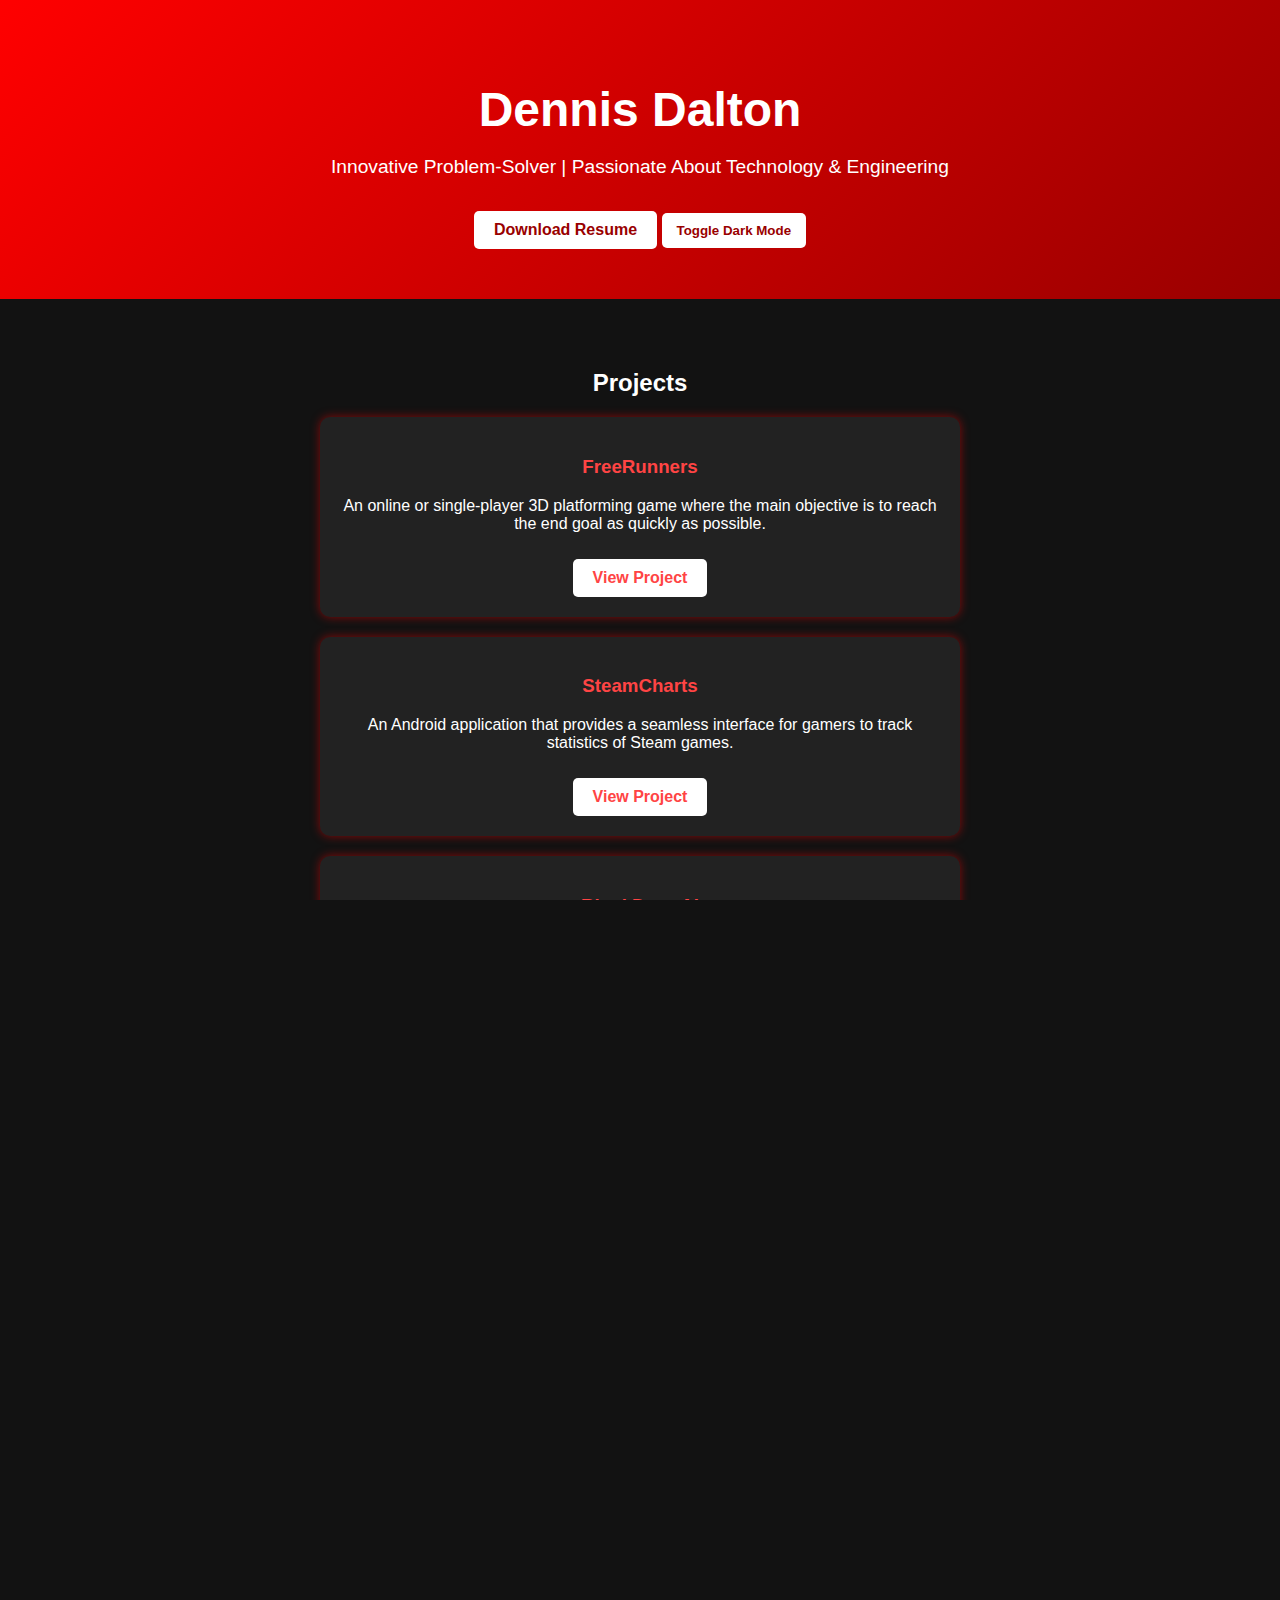
==== index.html @ 6fd617cb "Update index.html" ====
<!DOCTYPE html>
<html lang="en">
<head>
    <meta charset="UTF-8">
    <meta name="viewport" content="width=device-width, initial-scale=1.0">
    <title>My Portfolio</title>
    <link rel="stylesheet" href="styles.css">
    <script>
        document.addEventListener("DOMContentLoaded", function () {
            const projectLinks = document.querySelectorAll(".project a");

            projectLinks.forEach(link => {
                link.addEventListener("click", function (event) {
                    event.preventDefault();
                    let href = this.getAttribute("href");

                    // Add fade-out effect before redirecting
                    document.body.classList.add("fade-out");
                    setTimeout(() => {
                        window.location.href = href;
                    }, 500); // Delay matches CSS animation duration
                });
            });

            // Apply Dark Mode
            applyDarkModePreference();
        });
    </script>
</head>
<body>
    <header>
        <h1>Dennis Dalton</h1>
        <p>Innovative Problem-Solver | Passionate About Technology & Engineering</p>
        <a href="#" class="btn">Download Resume</a>
        <button id="dark-mode-toggle">Toggle Dark Mode</button>
    </header>
    
    <section id="projects" class="fade-in">
        <h2>Projects</h2>

        <div class="project">
            <h3>FreeRunners</h3>
            <p>An online or single-player 3D platforming game where the main objective is to reach the end goal as quickly as possible.</p>
            <a href="projects/freerunners.html" class="btn">View Project</a>
        </div>
        
        <div class="project">
            <h3>SteamCharts</h3>
            <p>An Android application that provides a seamless interface for gamers to track statistics of Steam games.</p>
            <a href="projects/steamcharts.html" class="btn">View Project</a>
        </div>
        
        <div class="project">
            <h3>BlockDrop AI</h3>
            <p>An implementation of a block-dropping puzzle game with an AI agent designed to play autonomously.</p>
            <a href="projects/blockdrop-ai.html" class="btn">View Project</a>
        </div>

        <div class="project">
            <h3>MiniGames</h3>
            <p>A collection of small games developed to enhance programming skills and explore various game development techniques.</p>
            <a href="projects/minigames.html" class="btn">View Project</a>
        </div>
        
    </section>
    
    <section id="contact" class="fade-in">
        <h2>Contact</h2>
        <p>Email: <a href="mailto:DennisDalton671@gmail.com">DennisDalton671@gmail.com</a></p>
        <p>GitHub: <a href="https://github.com/DennisDalton671">github.com/DennisDalton671</a></p>
    </section>

    <script>
    document.addEventListener("DOMContentLoaded", function () {
        const projectLinks = document.querySelectorAll(".project a");
        const darkModeToggle = document.getElementById("dark-mode-toggle");

        // Ensure Dark Mode Preference is Applied
        function applyDarkModePreference() {
            const isDarkMode = localStorage.getItem("darkMode") === "enabled";
            if (isDarkMode) {
                document.body.classList.add("light-mode");
            }
        }

        applyDarkModePreference(); // Call this function immediately on load

        // Dark Mode Toggle Button
        darkModeToggle.addEventListener("click", function () {
            document.body.classList.toggle("light-mode");
            const isLightMode = document.body.classList.contains("light-mode");
            localStorage.setItem("darkMode", isLightMode ? "enabled" : "disabled");
        });

        // Project Page Fade-Out Transition
        projectLinks.forEach(link => {
            link.addEventListener("click", function (event) {
                event.preventDefault();
                let href = this.getAttribute("href");

                // Add fade-out effect before redirecting
                document.body.classList.add("fade-out");
                setTimeout(() => {
                    window.location.href = href;
                }, 500); // Delay matches CSS animation duration
            });
        });

        // Fade-in Effect
        const sections = document.querySelectorAll('.fade-in');
        const observer = new IntersectionObserver(entries => {
            entries.forEach(entry => {
                if (entry.isIntersecting) {
                    entry.target.classList.add('visible');
                }
            });
        });
        sections.forEach(section => observer.observe(section));
    });
</script>
</body>
</html>
---- styles.css ----
/* General Styles */
body {
    font-family: Arial, sans-serif;
    margin: 0;
    padding: 0;
    background-color: #121212;
    color: white;
    text-align: center;
    transition: background 0.3s, color 0.3s;
}

/* Light Mode Styling */
.light-mode {
    background-color: white;
    color: black;
}

.light-mode .project {
    background-color: #e0e0e0; /* Slightly darker gray for better contrast */
    color: black;
    box-shadow: 0px 0px 10px rgba(0, 0, 0, 0.2);
}

.light-mode header {
    background: linear-gradient(135deg, #ff6666, #cc0000);
    color: white;
}

/* Header Section */
header {
    padding: 50px 20px;
    background: linear-gradient(135deg, #ff0000, #990000);
    color: white;
}

header h1 {
    font-size: 3rem;
    margin-bottom: 10px;
}

header p {
    font-size: 1.2rem;
    margin-bottom: 20px;
}

.btn {
    display: inline-block;
    padding: 10px 20px;
    background-color: white;
    color: #990000;
    text-decoration: none;
    font-weight: bold;
    border-radius: 5px;
    transition: background 0.3s;
}

.btn:hover {
    background-color: #ffcccc;
}

/* Dark Mode Toggle Button */
#dark-mode-toggle {
    margin-top: 15px;
    padding: 10px 15px;
    border: none;
    border-radius: 5px;
    background-color: white;
    color: #990000;
    font-weight: bold;
    cursor: pointer;
    transition: background 0.3s, color 0.3s;
}

#dark-mode-toggle:hover {
    background-color: #ffcccc;
}

.light-mode #dark-mode-toggle {
    background-color: #990000;
    color: white;
}

.light-mode #dark-mode-toggle:hover {
    background-color: #ff4444;
}

/* Project Section */
#projects {
    padding: 50px 20px;
}

.project {
    background-color: #222;
    margin: 20px auto;
    padding: 20px;
    max-width: 600px;
    border-radius: 10px;
    box-shadow: 0px 0px 10px rgba(255, 0, 0, 0.5);
    transition: transform 0.3s;
}

.project:hover {
    transform: scale(1.05);
}

.project h3 {
    color: #ff4444;
}

.project a {
    color: #ff4444;
    text-decoration: none;
    font-weight: bold;
    display: inline-block;
    margin-top: 10px;
}

.project a:hover {
    text-decoration: underline;
}

/* Contact Section */
#contact {
    padding: 50px 20px;
    background-color: #1a1a1a;
}

#contact a {
    color: #ff4444;
    text-decoration: none;
    font-weight: bold;
}

#contact a:hover {
    text-decoration: underline;
}

/* Fade-in Effect */
.fade-in {
    opacity: 0;
    transform: translateY(20px);
    transition: all 0.6s ease-in-out;
}

.fade-in.visible {
    opacity: 1;
    transform: translateY(0);
}

/* Video Container */
.video-container {
    display: flex;
    justify-content: center;
    align-items: center;
    width: 100%;
    padding: 20px;
    overflow: hidden;
}

/* Video Styling (Portrait Format) */
.video-container video {
    height: 75vh; /* Prevents it from being too large on PC */
    max-height: 720px; /* Ensures proper size for 720p portrait */
    width: auto; /* Maintain aspect ratio */
    max-width: 400px; /* Ensures it stays centered */
    border-radius: 10px;
    box-shadow: 0px 4px 10px rgba(255, 0, 0, 0.3);
    object-fit: contain;
}

/* Video Styling for Landscape (16:9) */
.video-container.landscape video {
    width: 80vw;  /* Takes 80% of the viewport width */
    max-width: 1280px; /* Maximum width for large screens */
    height: auto; /* Keeps aspect ratio */
    aspect-ratio: 16 / 9; /* Ensures 16:9 scaling */
    border-radius: 10px;
    box-shadow: 0px 4px 10px rgba(255, 0, 0, 0.3);
    object-fit: contain;
}

/* Fix Bullet Point Alignment */
ul {
    list-style-position: inside; /* Moves bullet points inside the text */
    text-align: center; /* Centers the list */
    padding-left: 0; /* Removes unnecessary padding */
}

ul li {
    margin-bottom: 10px; /* Adds spacing between bullet points */
    font-size: 1.1rem; /* Slightly larger text for readability */
}

/* Fix Double Scrolling Issue */
html, body {
    overflow-x: hidden; /* Prevent horizontal scrolling */
    overflow-y: auto; /* Only allow vertical scrolling */
    width: 100%;
    height: 100%;
    margin: 0;
    padding: 0;
}

/* Ensure body does not exceed viewport */
body {
    display: flex;
    flex-direction: column;
    min-height: 100vh; /* Ensures full height without forcing extra scrolling */
}

/* Prevent extra space causing double scrolling */
#projects, #contact {
    flex-grow: 1; /* Ensures content doesn't overflow unexpectedly */
}
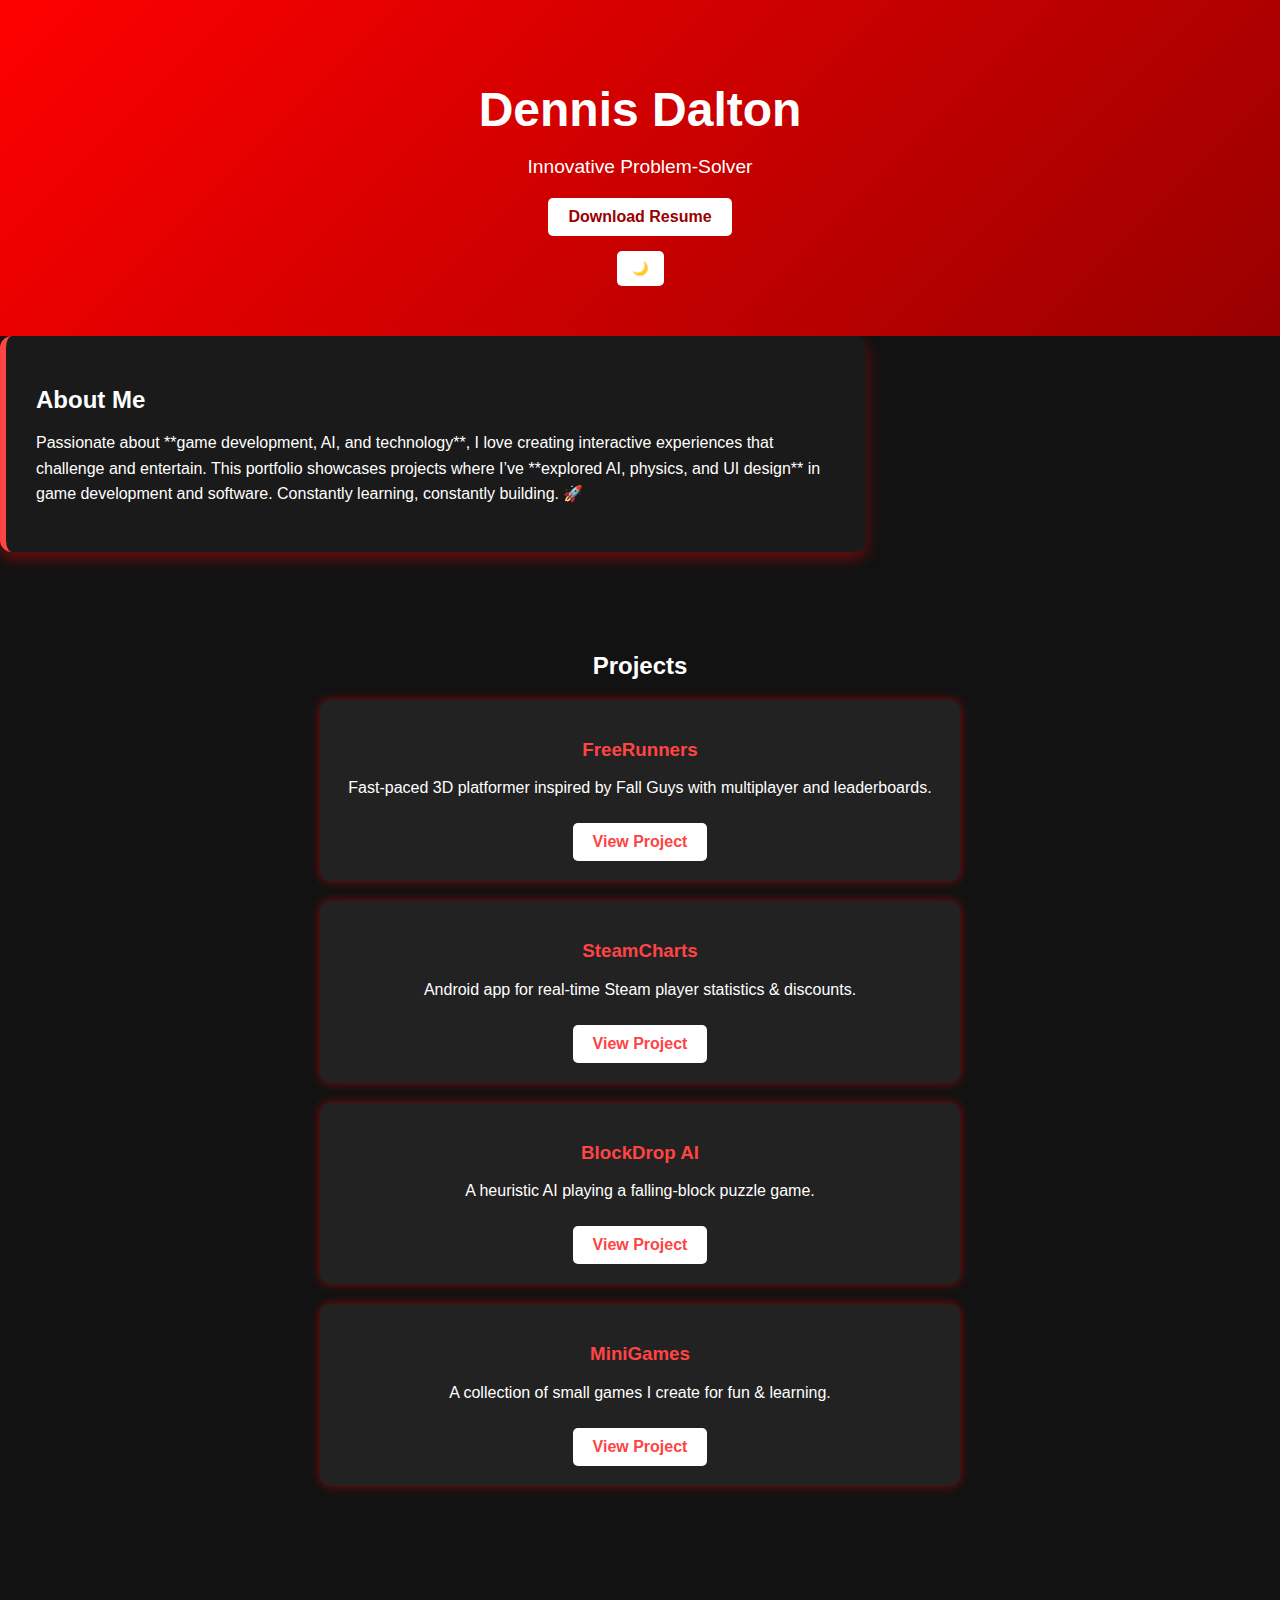
==== commit 12dff873: "Update index.html" ====
--- a/index.html
+++ b/index.html
@@ -3,7 +3,7 @@
 <head>
     <meta charset="UTF-8">
     <meta name="viewport" content="width=device-width, initial-scale=1.0">
-    <title>My Portfolio</title>
+    <title>Dennis Dalton | Portfolio</title>
     <link rel="stylesheet" href="styles.css">
     <script>
         document.addEventListener("DOMContentLoaded", function () {
@@ -28,46 +28,60 @@
     </script>
 </head>
 <body>
-    <header>
-        <h1>Dennis Dalton</h1>
-        <p>Innovative Problem-Solver | Passionate About Technology & Engineering</p>
-        <a href="#" class="btn">Download Resume</a>
-        <button id="dark-mode-toggle">Toggle Dark Mode</button>
+    <!-- Hero Section -->
+    <header class="hero">
+        <div class="hero-content">
+            <h1>Dennis Dalton</h1>
+            <p id="tagline"></p> <!-- Animated Typing Effect -->
+            <a href="#" class="btn">Download Resume</a>
+        </div>
+        <button id="dark-mode-toggle" class="dark-mode-btn">🌙</button>
     </header>
-    
+
+    <!-- About Me Section -->
+    <section id="about" class="fade-in">
+        <div class="section-card">
+            <h2>About Me</h2>
+            <p>
+                Passionate about **game development, AI, and technology**, I love creating interactive experiences that challenge and entertain.  
+                This portfolio showcases projects where I’ve **explored AI, physics, and UI design** in game development and software.  
+                Constantly learning, constantly building. 🚀
+            </p>
+        </div>
+    </section>
+
+    <!-- Projects Section -->
     <section id="projects" class="fade-in">
         <h2>Projects</h2>
-
         <div class="project">
             <h3>FreeRunners</h3>
-            <p>An online or single-player 3D platforming game where the main objective is to reach the end goal as quickly as possible.</p>
+            <p>Fast-paced 3D platformer inspired by Fall Guys with multiplayer and leaderboards.</p>
             <a href="projects/freerunners.html" class="btn">View Project</a>
         </div>
-        
         <div class="project">
             <h3>SteamCharts</h3>
-            <p>An Android application that provides a seamless interface for gamers to track statistics of Steam games.</p>
+            <p>Android app for real-time Steam player statistics & discounts.</p>
             <a href="projects/steamcharts.html" class="btn">View Project</a>
         </div>
-        
         <div class="project">
             <h3>BlockDrop AI</h3>
-            <p>An implementation of a block-dropping puzzle game with an AI agent designed to play autonomously.</p>
+            <p>A heuristic AI playing a falling-block puzzle game.</p>
             <a href="projects/blockdrop-ai.html" class="btn">View Project</a>
         </div>
-
         <div class="project">
             <h3>MiniGames</h3>
-            <p>A collection of small games developed to enhance programming skills and explore various game development techniques.</p>
+            <p>A collection of small games I create for fun & learning.</p>
             <a href="projects/minigames.html" class="btn">View Project</a>
         </div>
-        
     </section>
-    
+
+    <!-- Contact Section -->
     <section id="contact" class="fade-in">
         <h2>Contact</h2>
-        <p>Email: <a href="mailto:DennisDalton671@gmail.com">DennisDalton671@gmail.com</a></p>
-        <p>GitHub: <a href="https://github.com/DennisDalton671">github.com/DennisDalton671</a></p>
+        <div class="contact-links">
+            <a href="mailto:DennisDalton671@gmail.com" class="contact-icon">📧 Email</a>
+            <a href="https://github.com/DennisDalton671" class="contact-icon">🐙 GitHub</a>
+        </div>
     </section>
 
     <script>
@@ -106,6 +120,17 @@
             });
         });
 
+        // Typing Effect for Tagline
+        const tagline = document.getElementById("tagline");
+        const phrases = ["Innovative Problem-Solver", "AI & Game Developer", "Always Learning, Always Building"];
+        let i = 0;
+        function typeEffect() {
+            tagline.textContent = phrases[i];
+            i = (i + 1) % phrases.length;
+            setTimeout(typeEffect, 3000);
+        }
+        typeEffect();
+
         // Fade-in Effect
         const sections = document.querySelectorAll('.fade-in');
         const observer = new IntersectionObserver(entries => {
@@ -117,6 +142,7 @@
         });
         sections.forEach(section => observer.observe(section));
     });
-</script>
+    </script>
 </body>
 </html>
+
--- a/styles.css
+++ b/styles.css
@@ -7,7 +7,12 @@
     color: white;
     text-align: center;
     transition: background 0.3s, color 0.3s;
-}
+    display: flex;
+    flex-direction: column;
+    min-height: 100vh;  /* Ensures body covers full viewport height */
+    overflow-x: hidden; /* Prevents unwanted horizontal scrolling */
+}
+
 
 /* Light Mode Styling */
 .light-mode {
@@ -119,19 +124,36 @@
     text-decoration: underline;
 }
 
-/* Contact Section */
+/* Default: Dark Mode (Text is White) */
 #contact {
     padding: 50px 20px;
-    background-color: #1a1a1a;
-}
-
+    background-color: #1a1a1a; /* Dark background */
+    color: white; /* Ensure text stays white */
+}
+
+/* Ensure Contact Links are Visible in Dark Mode */
 #contact a {
-    color: #ff4444;
+    color: #ff4444; /* Red color for visibility */
     text-decoration: none;
     font-weight: bold;
 }
 
 #contact a:hover {
+    text-decoration: underline;
+}
+
+/* Light Mode Adjustments */
+.light-mode #contact {
+    background-color: #f5f5f5; /* Light background */
+    color: black; /* Ensure text turns black */
+}
+
+/* Ensure Contact Links are Visible in Light Mode */
+.light-mode #contact a {
+    color: #cc0000; /* Darker red for visibility */
+}
+
+.light-mode #contact a:hover {
     text-decoration: underline;
 }
 
@@ -155,6 +177,15 @@
     width: 100%;
     padding: 20px;
     overflow: hidden;
+}
+
+/* Video Card for Better Separation */
+.video-card {
+    background: #1a1a1a;
+    padding: 20px;
+    border-radius: 10px;
+    max-width: 1280px;
+    box-shadow: 0px 4px 10px rgba(255, 0, 0, 0.3);
 }
 
 /* Video Styling (Portrait Format) */
@@ -171,7 +202,7 @@
 /* Video Styling for Landscape (16:9) */
 .video-container.landscape video {
     width: 80vw;  /* Takes 80% of the viewport width */
-    max-width: 1280px; /* Maximum width for large screens */
+    max-width: 640px; /* Maximum width for large screens */
     height: auto; /* Keeps aspect ratio */
     aspect-ratio: 16 / 9; /* Ensures 16:9 scaling */
     border-radius: 10px;
@@ -191,24 +222,86 @@
     font-size: 1.1rem; /* Slightly larger text for readability */
 }
 
-/* Fix Double Scrolling Issue */
-html, body {
-    overflow-x: hidden; /* Prevent horizontal scrolling */
-    overflow-y: auto; /* Only allow vertical scrolling */
+/* General Section Formatting */
+.content-container {
+    display: flex;
+    flex-direction: column;
+    align-items: center;
+    gap: 40px; /* Increased gap for more separation */
+    padding: 60px 20px; /* More padding on top/bottom */
+}
+
+/* Card-style sections */
+.section-card {
+    background: #1a1a1a;
+    color: white;
+    padding: 30px;
+    border-radius: 12px; /* Slightly rounder corners */
+    box-shadow: 0px 6px 15px rgba(255, 0, 0, 0.4); /* More pronounced shadow */
+    max-width: 800px;
     width: 100%;
-    height: 100%;
-    margin: 0;
+    text-align: left;
+    margin-bottom: 30px; /* More space between sections */
+    border-left: 6px solid #ff4444; /* Left border highlight */
+    transition: transform 0.2s ease-in-out;
+}
+
+.section-card h2 {
+    margin-bottom: 15px; /* Adds space below the section title */
+}
+
+.section-card p {
+    line-height: 1.6; /* Increases spacing between lines for readability */
+    margin-bottom: 15px; /* Adds space below paragraph */
+}
+
+.section-card:hover {
+    transform: translateY(-3px); /* Slight lift on hover for effect */
+}
+
+/* Alternate background color */
+.section-card:nth-child(even) {
+    background: #222; /* Slightly lighter for contrast */
+}
+
+/* Make it readable in Light Mode */
+.light-mode .section-card {
+    background: #f9f9f9;
+    color: black;
+    border-left: 6px solid #cc0000; /* Adjust left border color */
+}
+
+.light-mode .section-card:nth-child(even) {
+    background: #e0e0e0;
+}
+
+/* Section Dividers */
+.section-divider {
+    width: 60%;
+    height: 4px;
+    background: linear-gradient(to right, transparent, #ff4444, transparent);
+    border-radius: 2px;
+    margin: 20px auto;
+    opacity: 0.7;
+}
+
+.icon-list {
+    list-style: none; 
     padding: 0;
-}
-
-/* Ensure body does not exceed viewport */
-body {
-    display: flex;
-    flex-direction: column;
-    min-height: 100vh; /* Ensures full height without forcing extra scrolling */
-}
-
-/* Prevent extra space causing double scrolling */
-#projects, #contact {
-    flex-grow: 1; /* Ensures content doesn't overflow unexpectedly */
-}
+    display: flex;
+    flex-direction: column;  /* Ensures list items stack properly */
+    align-items: flex-start; /* Aligns text properly */
+    gap: 10px;  /* Adds space between items */
+}
+
+.icon-list li {
+    display: flex;
+    align-items: center;
+    gap: 8px;  /* Space between icon & text */
+    flex-wrap: wrap; /* Prevents awkward line breaks */
+}
+
+.cta-container {
+    text-align: center;
+    margin-top: 20px;
+}
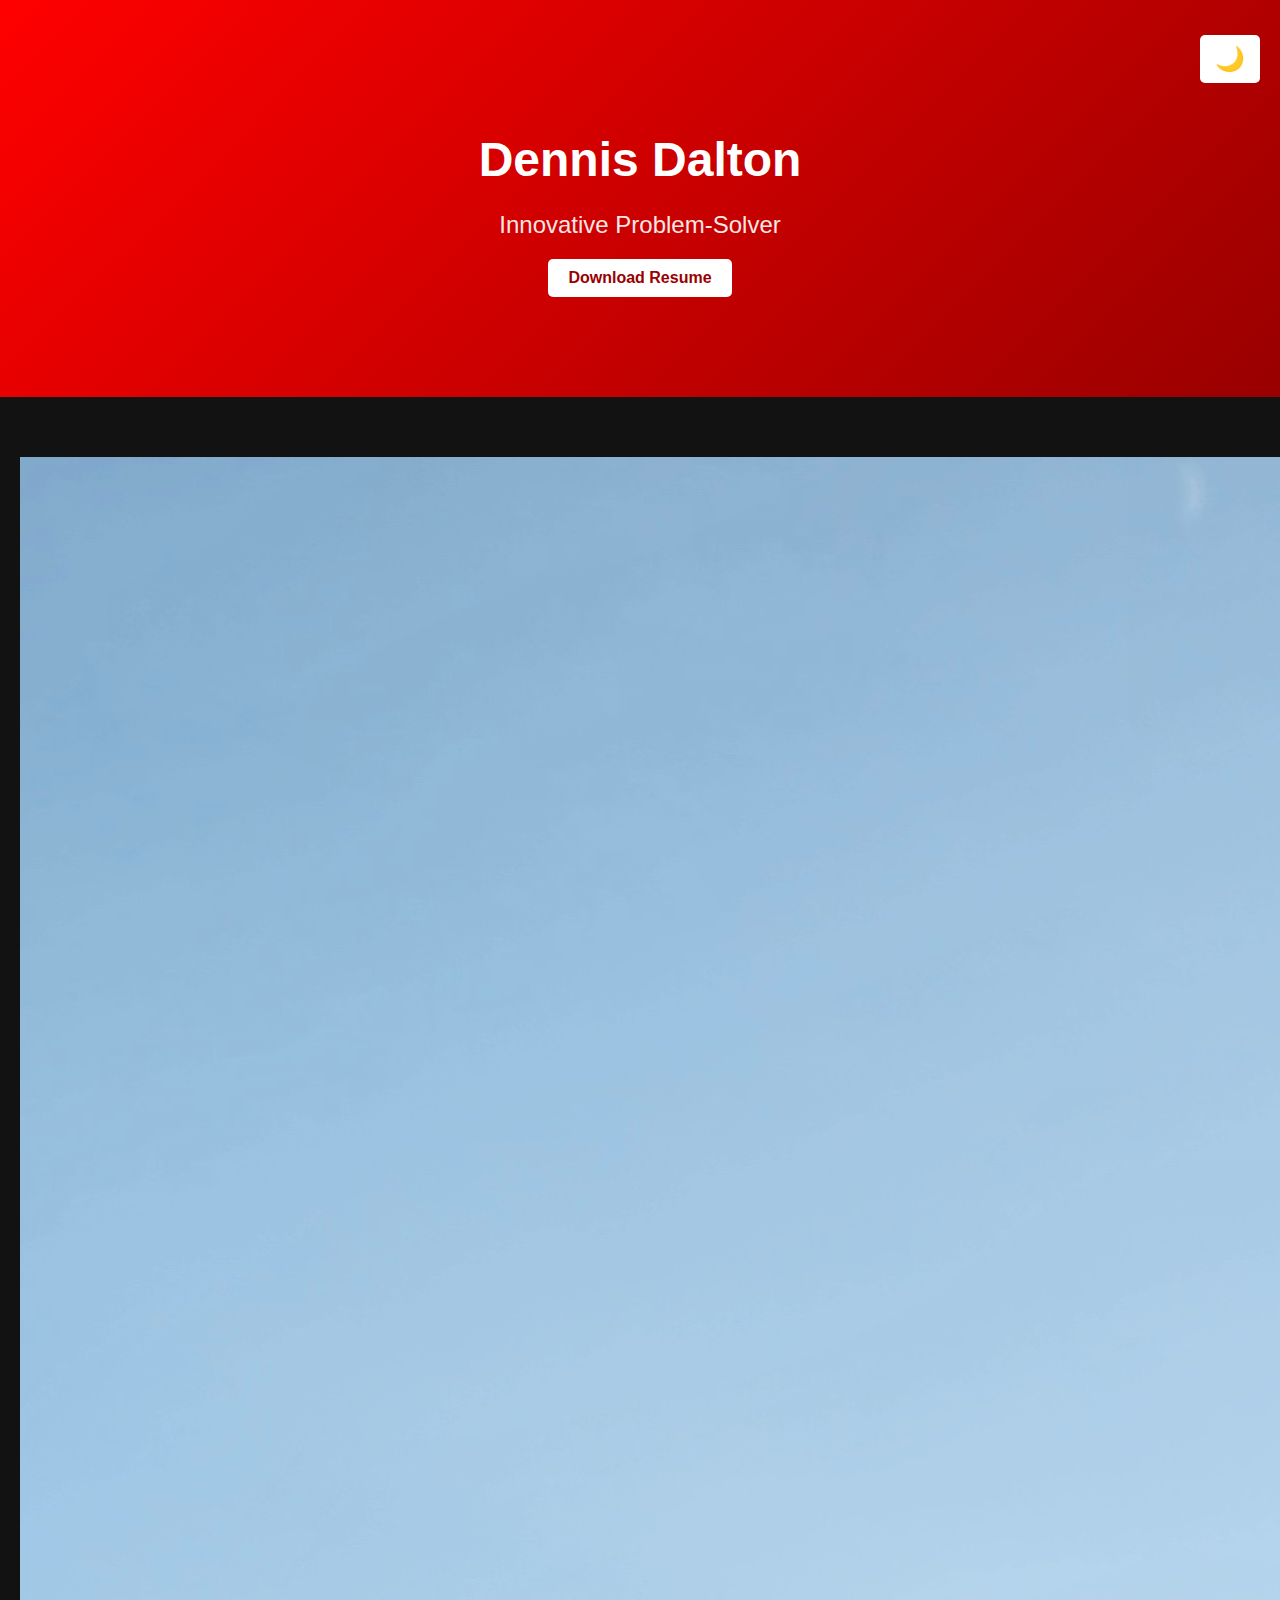
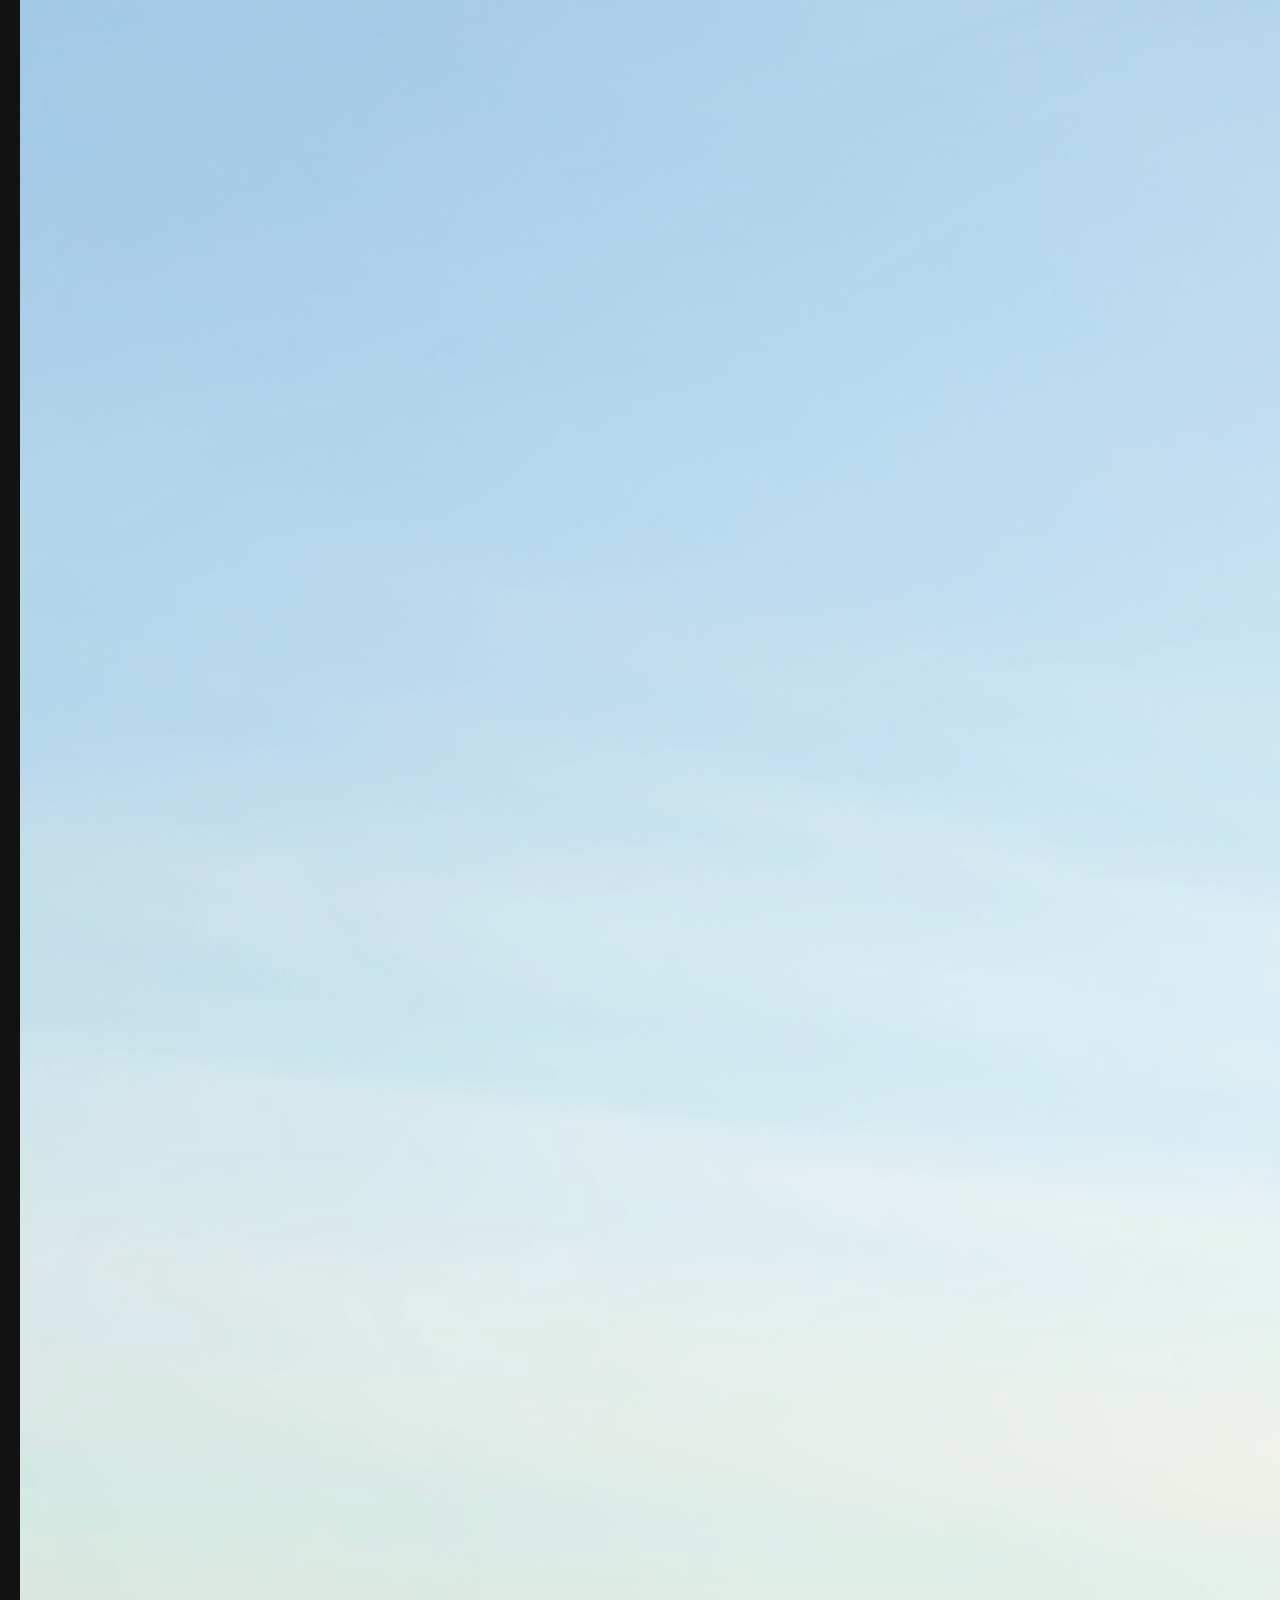
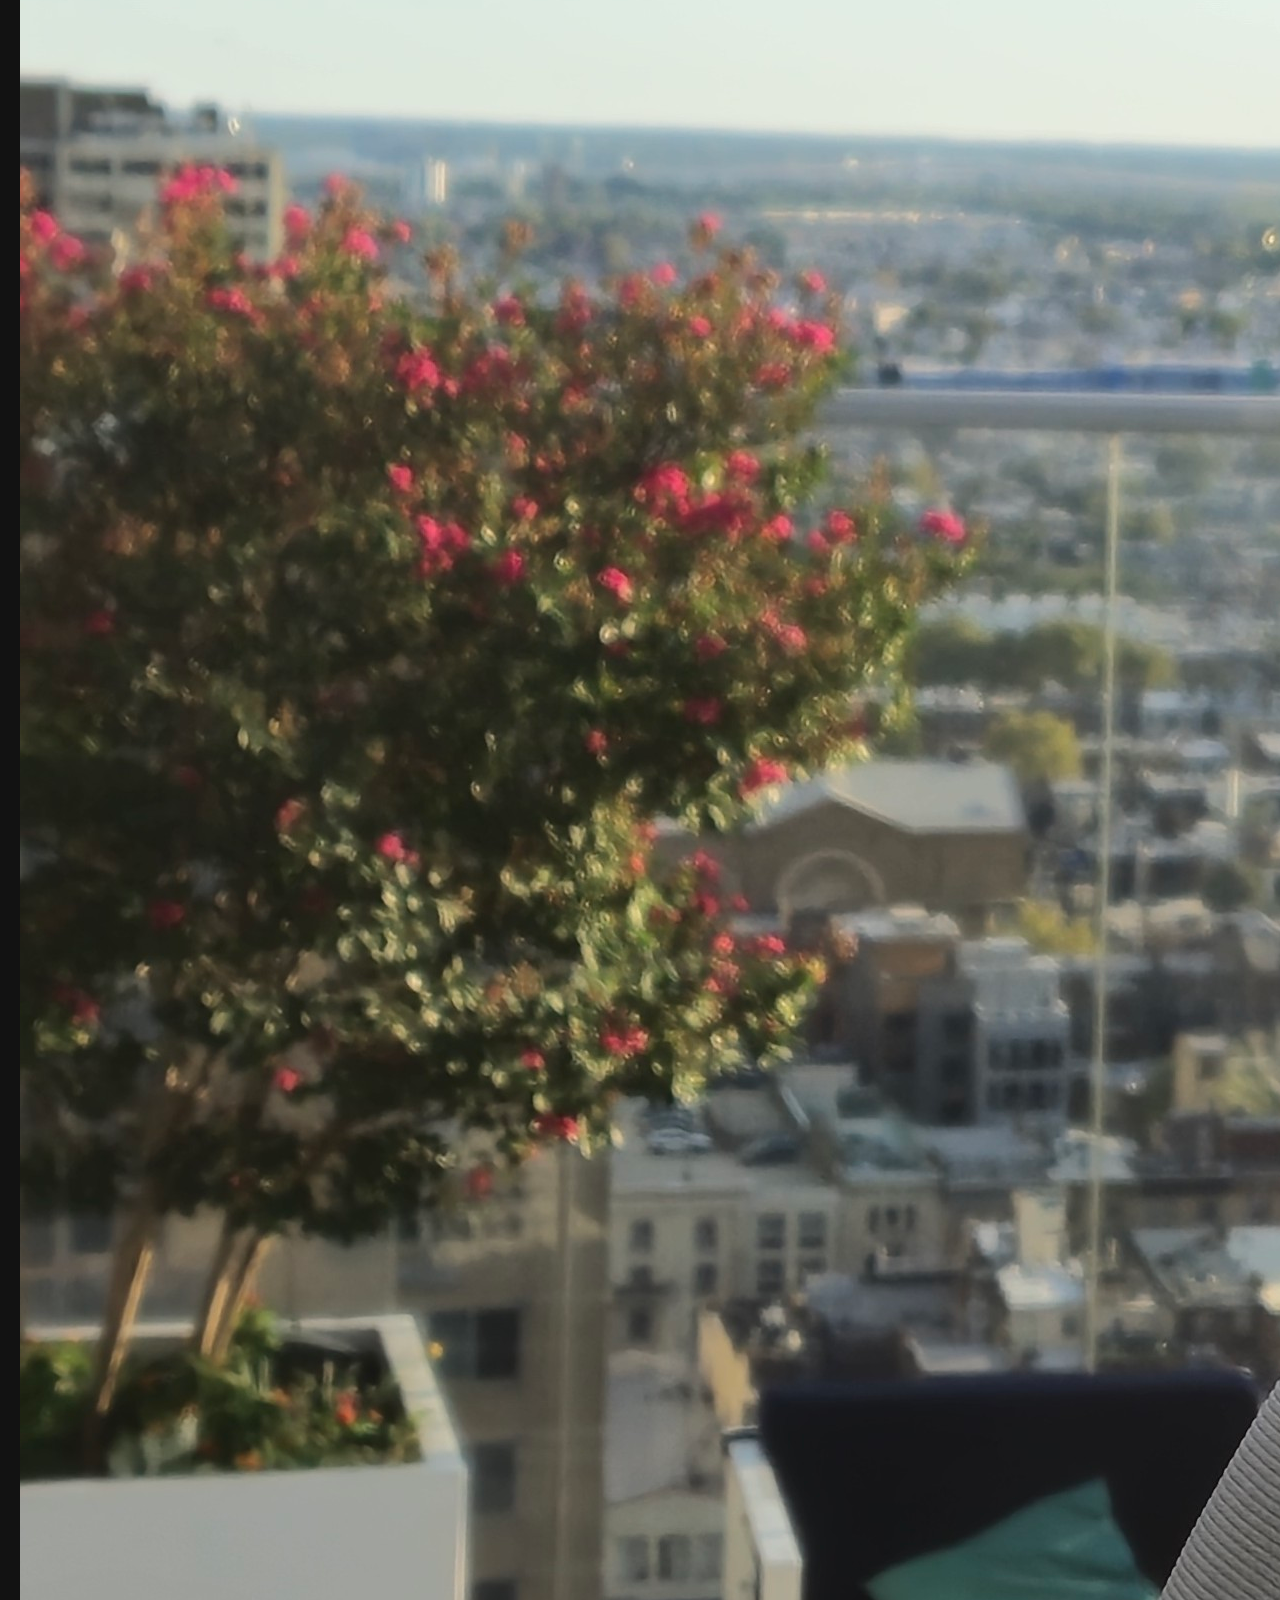
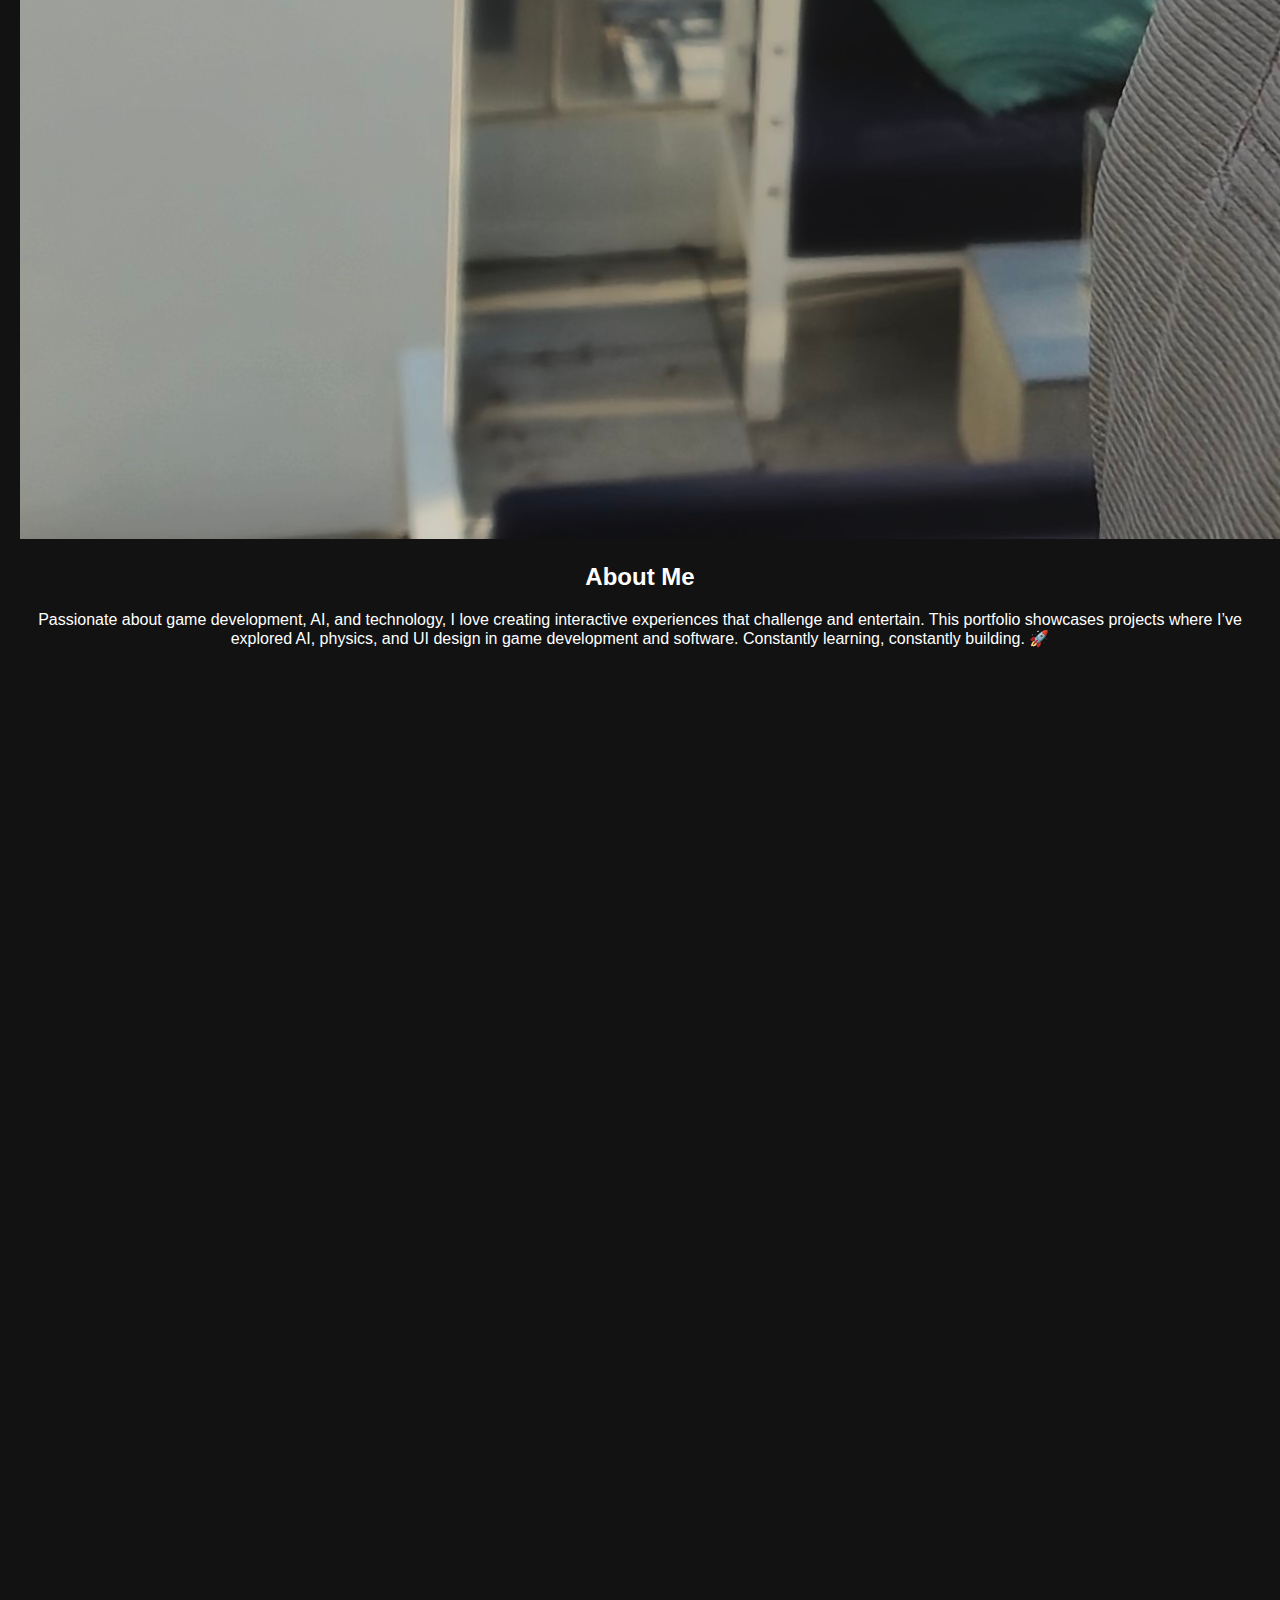
==== commit 1afc4582: "Update index.html" ====
--- a/index.html
+++ b/index.html
@@ -40,15 +40,24 @@
 
     <!-- About Me Section -->
     <section id="about" class="fade-in">
-        <div class="section-card">
+    <div class="about-container">
+        <!-- Profile Image -->
+        <div class="about-image">
+            <img src="images/Cool.jpg" alt="Dennis Dalton">
+        </div>
+
+        <!-- About Me Text -->
+        <div class="about-text">
             <h2>About Me</h2>
             <p>
-                Passionate about **game development, AI, and technology**, I love creating interactive experiences that challenge and entertain.  
-                This portfolio showcases projects where I’ve **explored AI, physics, and UI design** in game development and software.  
+                Passionate about game development, AI, and technology, I love creating interactive
+                experiences that challenge and entertain. This portfolio showcases projects where I’ve
+                explored AI, physics, and UI design in game development and software.
                 Constantly learning, constantly building. 🚀
             </p>
         </div>
-    </section>
+    </div>
+</section>
 
     <!-- Projects Section -->
     <section id="projects" class="fade-in">
--- a/styles.css
+++ b/styles.css
@@ -1,4 +1,7 @@
-/* General Styles */
+/* ========================== */
+/* GLOBAL STYLES */
+/* ========================== */
+
 body {
     font-family: Arial, sans-serif;
     margin: 0;
@@ -9,29 +12,26 @@
     transition: background 0.3s, color 0.3s;
     display: flex;
     flex-direction: column;
-    min-height: 100vh;  /* Ensures body covers full viewport height */
-    overflow-x: hidden; /* Prevents unwanted horizontal scrolling */
-}
-
-
-/* Light Mode Styling */
+    min-height: 100vh;
+    overflow-x: hidden;
+}
+
+/* Light Mode */
 .light-mode {
     background-color: white;
     color: black;
 }
 
 .light-mode .project {
-    background-color: #e0e0e0; /* Slightly darker gray for better contrast */
+    background-color: #e0e0e0;
     color: black;
     box-shadow: 0px 0px 10px rgba(0, 0, 0, 0.2);
 }
 
-.light-mode header {
-    background: linear-gradient(135deg, #ff6666, #cc0000);
-    color: white;
-}
-
-/* Header Section */
+/* ========================== */
+/* HEADER & HERO SECTION */
+/* ========================== */
+
 header {
     padding: 50px 20px;
     background: linear-gradient(135deg, #ff0000, #990000);
@@ -47,6 +47,32 @@
     font-size: 1.2rem;
     margin-bottom: 20px;
 }
+
+/* Hero Section */
+.hero {
+    position: relative;
+    text-align: center;
+    padding: 100px 20px;
+    background: linear-gradient(135deg, #ff0000, #990000);
+    color: white;
+    overflow: hidden;
+}
+
+.hero-content {
+    max-width: 800px;
+    margin: 0 auto;
+}
+
+#tagline {
+    font-size: 1.5rem;
+    font-weight: 300;
+    opacity: 0.9;
+    animation: fadeIn 1s ease-in-out;
+}
+
+/* ========================== */
+/* BUTTONS */
+/* ========================== */
 
 .btn {
     display: inline-block;
@@ -89,7 +115,31 @@
     background-color: #ff4444;
 }
 
-/* Project Section */
+/* Dark Mode Toggle - Positioned Top Right */
+.dark-mode-btn {
+    position: absolute;
+    top: 20px;
+    right: 20px;
+    background: none;
+    border: none;
+    font-size: 1.5rem;
+    cursor: pointer;
+    color: white;
+    transition: transform 0.2s ease-in-out;
+}
+
+.dark-mode-btn:hover {
+    transform: scale(1.1);
+}
+
+.light-mode .dark-mode-btn {
+    color: black;
+}
+
+/* ========================== */
+/* PROJECT SECTION */
+/* ========================== */
+
 #projects {
     padding: 50px 20px;
 }
@@ -124,16 +174,46 @@
     text-decoration: underline;
 }
 
-/* Default: Dark Mode (Text is White) */
+/* ========================== */
+/* ABOUT ME SECTION */
+/* ========================== */
+
+#about {
+    padding: 60px 20px;
+    text-align: center;
+}
+
+#about .section-card {
+    background: #222;
+    text-align: left;
+    max-width: 700px;
+    margin: 0 auto;
+}
+
+/* Light Mode Fix for About Me */
+.light-mode #about .section-card {
+    background: #f9f9f9; /* Light background */
+    color: black; /* Ensures text turns black */
+    border-left: 6px solid #cc0000; /* Adjust left border color */
+}
+
+.light-mode #about .section-card h2,
+.light-mode #about .section-card p {
+    color: black; /* Make sure all text is readable */
+}
+
+/* ========================== */
+/* CONTACT SECTION */
+/* ========================== */
+
 #contact {
     padding: 50px 20px;
-    background-color: #1a1a1a; /* Dark background */
-    color: white; /* Ensure text stays white */
-}
-
-/* Ensure Contact Links are Visible in Dark Mode */
+    background-color: #1a1a1a;
+    color: white;
+}
+
 #contact a {
-    color: #ff4444; /* Red color for visibility */
+    color: #ff4444;
     text-decoration: none;
     font-weight: bold;
 }
@@ -142,34 +222,94 @@
     text-decoration: underline;
 }
 
-/* Light Mode Adjustments */
-.light-mode #contact {
-    background-color: #f5f5f5; /* Light background */
-    color: black; /* Ensure text turns black */
-}
-
-/* Ensure Contact Links are Visible in Light Mode */
-.light-mode #contact a {
-    color: #cc0000; /* Darker red for visibility */
-}
-
-.light-mode #contact a:hover {
-    text-decoration: underline;
-}
-
-/* Fade-in Effect */
-.fade-in {
-    opacity: 0;
-    transform: translateY(20px);
-    transition: all 0.6s ease-in-out;
-}
-
-.fade-in.visible {
-    opacity: 1;
-    transform: translateY(0);
-}
-
-/* Video Container */
+/* Contact Links Styling */
+.contact-links {
+    display: flex;
+    justify-content: center;
+    gap: 20px;
+    margin-top: 10px;
+}
+
+.contact-icon {
+    text-decoration: none;
+    color: white;
+    font-weight: bold;
+    font-size: 1.2rem;
+    padding: 10px 15px;
+    border-radius: 5px;
+    transition: background 0.3s;
+}
+
+.contact-icon:hover {
+    background: rgba(255, 255, 255, 0.2);
+}
+
+.light-mode .contact-icon {
+    color: black;
+}
+
+.light-mode .contact-icon:hover {
+    background: rgba(0, 0, 0, 0.1);
+}
+
+/* ========================== */
+/* CONTENT SECTIONS */
+/* ========================== */
+
+.content-container {
+    display: flex;
+    flex-direction: column;
+    align-items: center;
+    gap: 40px;
+    padding: 60px 20px;
+}
+
+/* Card-style sections */
+.section-card {
+    background: #1a1a1a;
+    color: white;
+    padding: 30px;
+    border-radius: 12px;
+    box-shadow: 0px 6px 15px rgba(255, 0, 0, 0.4);
+    max-width: 800px;
+    width: 100%;
+    text-align: left;
+    margin-bottom: 30px;
+    border-left: 6px solid #ff4444;
+    transition: transform 0.2s ease-in-out;
+}
+
+.section-card h2 {
+    margin-bottom: 15px;
+}
+
+.section-card p {
+    line-height: 1.6;
+    margin-bottom: 15px;
+}
+
+.section-card:hover {
+    transform: translateY(-3px);
+}
+
+.section-card:nth-child(even) {
+    background: #222;
+}
+
+.light-mode .section-card {
+    background: #f9f9f9;
+    color: black;
+    border-left: 6px solid #cc0000;
+}
+
+.light-mode .section-card:nth-child(even) {
+    background: #e0e0e0;
+}
+
+/* ========================== */
+/* VIDEO STYLING */
+/* ========================== */
+
 .video-container {
     display: flex;
     justify-content: center;
@@ -179,7 +319,7 @@
     overflow: hidden;
 }
 
-/* Video Card for Better Separation */
+/* Video Card */
 .video-card {
     background: #1a1a1a;
     padding: 20px;
@@ -188,120 +328,41 @@
     box-shadow: 0px 4px 10px rgba(255, 0, 0, 0.3);
 }
 
-/* Video Styling (Portrait Format) */
+/* Video Styles */
 .video-container video {
-    height: 75vh; /* Prevents it from being too large on PC */
-    max-height: 720px; /* Ensures proper size for 720p portrait */
-    width: auto; /* Maintain aspect ratio */
-    max-width: 400px; /* Ensures it stays centered */
+    height: 75vh;
+    max-height: 720px;
+    width: auto;
+    max-width: 400px;
     border-radius: 10px;
     box-shadow: 0px 4px 10px rgba(255, 0, 0, 0.3);
     object-fit: contain;
 }
 
-/* Video Styling for Landscape (16:9) */
 .video-container.landscape video {
-    width: 80vw;  /* Takes 80% of the viewport width */
-    max-width: 640px; /* Maximum width for large screens */
-    height: auto; /* Keeps aspect ratio */
-    aspect-ratio: 16 / 9; /* Ensures 16:9 scaling */
-    border-radius: 10px;
-    box-shadow: 0px 4px 10px rgba(255, 0, 0, 0.3);
-    object-fit: contain;
-}
-
-/* Fix Bullet Point Alignment */
-ul {
-    list-style-position: inside; /* Moves bullet points inside the text */
-    text-align: center; /* Centers the list */
-    padding-left: 0; /* Removes unnecessary padding */
-}
-
-ul li {
-    margin-bottom: 10px; /* Adds spacing between bullet points */
-    font-size: 1.1rem; /* Slightly larger text for readability */
-}
-
-/* General Section Formatting */
-.content-container {
-    display: flex;
-    flex-direction: column;
-    align-items: center;
-    gap: 40px; /* Increased gap for more separation */
-    padding: 60px 20px; /* More padding on top/bottom */
-}
-
-/* Card-style sections */
-.section-card {
-    background: #1a1a1a;
-    color: white;
-    padding: 30px;
-    border-radius: 12px; /* Slightly rounder corners */
-    box-shadow: 0px 6px 15px rgba(255, 0, 0, 0.4); /* More pronounced shadow */
-    max-width: 800px;
-    width: 100%;
-    text-align: left;
-    margin-bottom: 30px; /* More space between sections */
-    border-left: 6px solid #ff4444; /* Left border highlight */
-    transition: transform 0.2s ease-in-out;
-}
-
-.section-card h2 {
-    margin-bottom: 15px; /* Adds space below the section title */
-}
-
-.section-card p {
-    line-height: 1.6; /* Increases spacing between lines for readability */
-    margin-bottom: 15px; /* Adds space below paragraph */
-}
-
-.section-card:hover {
-    transform: translateY(-3px); /* Slight lift on hover for effect */
-}
-
-/* Alternate background color */
-.section-card:nth-child(even) {
-    background: #222; /* Slightly lighter for contrast */
-}
-
-/* Make it readable in Light Mode */
-.light-mode .section-card {
-    background: #f9f9f9;
-    color: black;
-    border-left: 6px solid #cc0000; /* Adjust left border color */
-}
-
-.light-mode .section-card:nth-child(even) {
-    background: #e0e0e0;
-}
-
-/* Section Dividers */
-.section-divider {
-    width: 60%;
-    height: 4px;
-    background: linear-gradient(to right, transparent, #ff4444, transparent);
-    border-radius: 2px;
-    margin: 20px auto;
-    opacity: 0.7;
-}
-
-.icon-list {
-    list-style: none; 
-    padding: 0;
-    display: flex;
-    flex-direction: column;  /* Ensures list items stack properly */
-    align-items: flex-start; /* Aligns text properly */
-    gap: 10px;  /* Adds space between items */
-}
-
-.icon-list li {
-    display: flex;
-    align-items: center;
-    gap: 8px;  /* Space between icon & text */
-    flex-wrap: wrap; /* Prevents awkward line breaks */
-}
-
-.cta-container {
-    text-align: center;
-    margin-top: 20px;
-}
+    width: 80vw;
+    max-width: 640px;
+    height: auto;
+    aspect-ratio: 16 / 9;
+}
+
+/* ========================== */
+/* ANIMATIONS */
+/* ========================== */
+
+.fade-in {
+    opacity: 0;
+    transform: translateY(20px);
+    transition: all 0.6s ease-in-out;
+}
+
+.fade-in.visible {
+    opacity: 1;
+    transform: translateY(0);
+}
+
+@keyframes fadeIn {
+    from { opacity: 0; transform: translateY(10px); }
+    to { opacity: 1; transform: translateY(0); }
+}
+
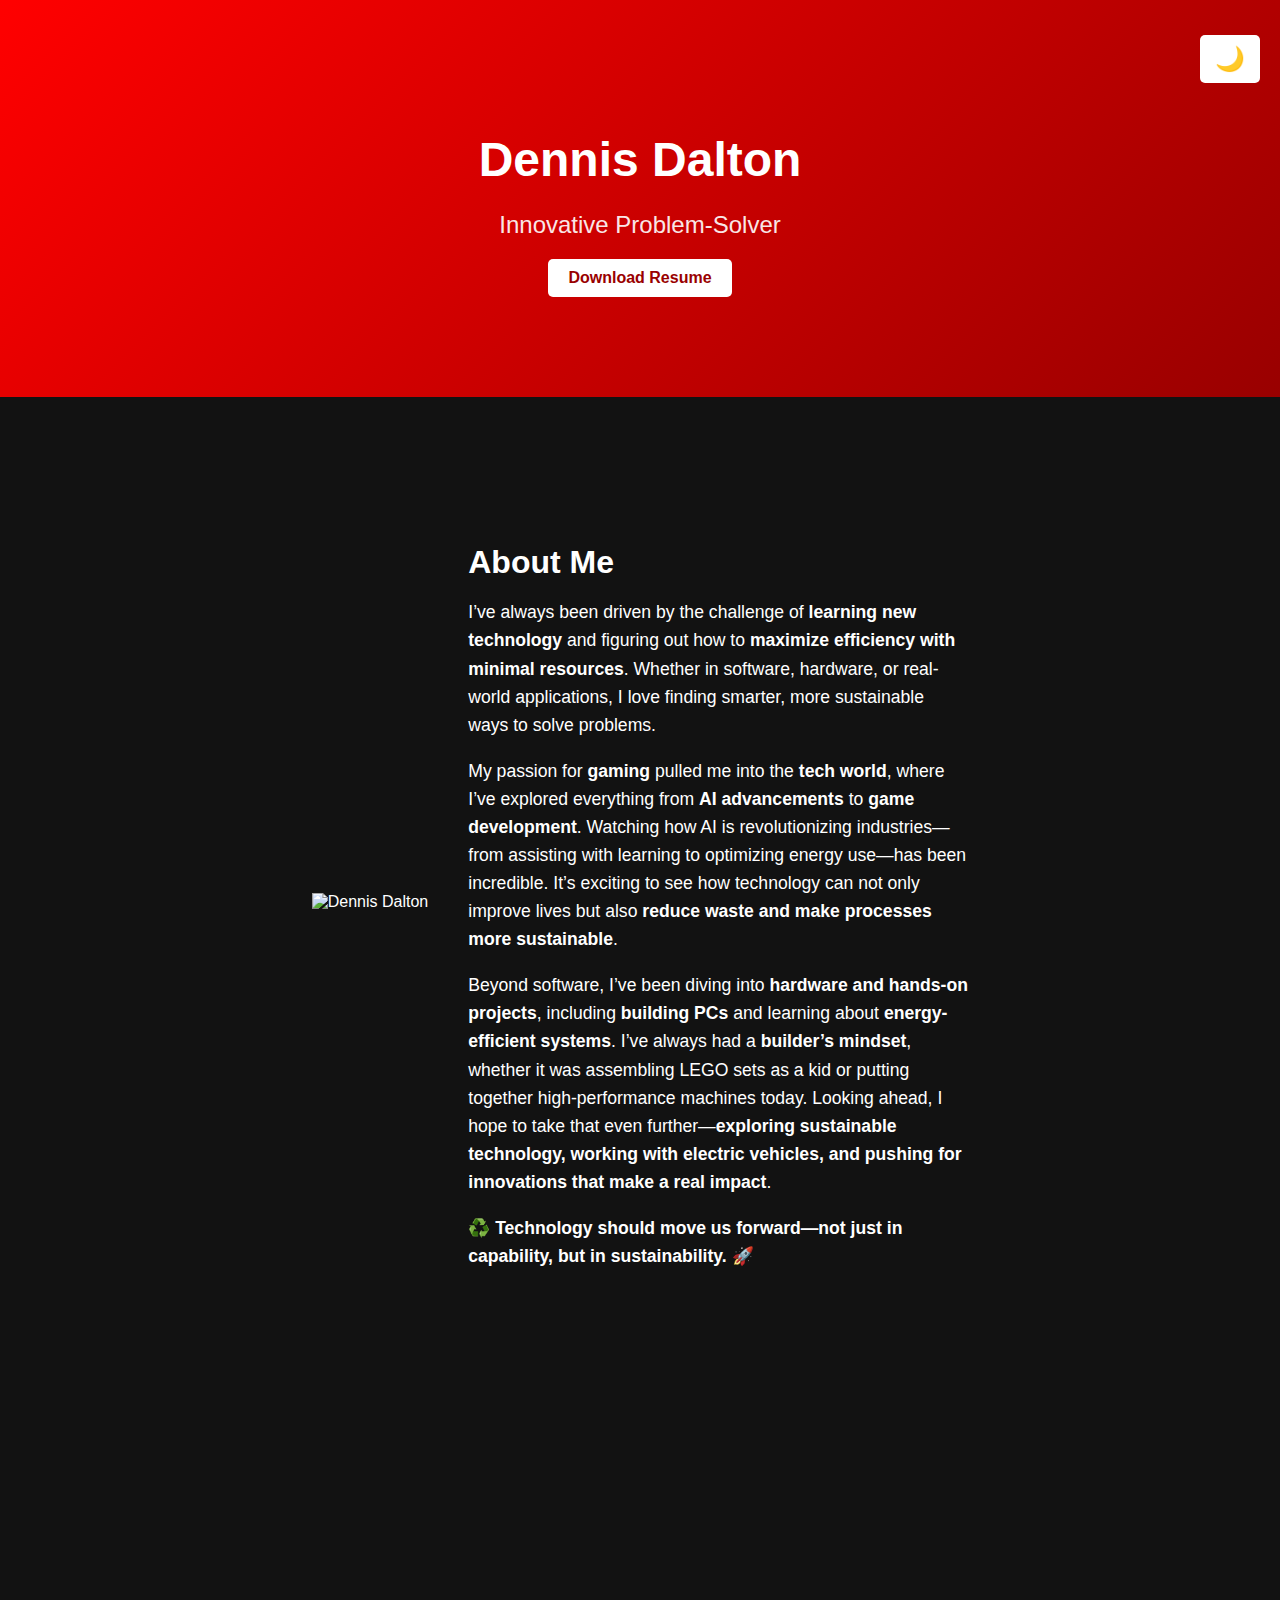
==== commit 4b7fc264: "Update index.html" ====
--- a/index.html
+++ b/index.html
@@ -41,19 +41,25 @@
     <!-- About Me Section -->
     <section id="about" class="fade-in">
     <div class="about-container">
-        <!-- Profile Image -->
-        <div class="about-image">
-            <img src="images/Cool.jpg" alt="Dennis Dalton">
-        </div>
-
-        <!-- About Me Text -->
+        <img src="videos/Cool.jpg" alt="Dennis Dalton" class="profile-pic">
         <div class="about-text">
             <h2>About Me</h2>
             <p>
-                Passionate about game development, AI, and technology, I love creating interactive
-                experiences that challenge and entertain. This portfolio showcases projects where I’ve
-                explored AI, physics, and UI design in game development and software.
-                Constantly learning, constantly building. 🚀
+                I’ve always been driven by the challenge of <strong>learning new technology</strong> and figuring out how to <strong>maximize efficiency with minimal resources</strong>. 
+                Whether in software, hardware, or real-world applications, I love finding smarter, more sustainable ways to solve problems.
+            </p>
+            <p>
+                My passion for <strong>gaming</strong> pulled me into the <strong>tech world</strong>, where I’ve explored everything from <strong>AI advancements</strong> to <strong>game development</strong>. 
+                Watching how AI is revolutionizing industries—from assisting with learning to optimizing energy use—has been incredible. 
+                It’s exciting to see how technology can not only improve lives but also <strong>reduce waste and make processes more sustainable</strong>.
+            </p>
+            <p>
+                Beyond software, I’ve been diving into <strong>hardware and hands-on projects</strong>, including <strong>building PCs</strong> and learning about <strong>energy-efficient systems</strong>. 
+                I’ve always had a <strong>builder’s mindset</strong>, whether it was assembling LEGO sets as a kid or putting together high-performance machines today. 
+                Looking ahead, I hope to take that even further—<strong>exploring sustainable technology, working with electric vehicles, and pushing for innovations that make a real impact</strong>.
+            </p>
+            <p>
+                ♻️ <strong>Technology should move us forward—not just in capability, but in sustainability.</strong> 🚀
             </p>
         </div>
     </div>
--- a/styles.css
+++ b/styles.css
@@ -306,6 +306,50 @@
     background: #e0e0e0;
 }
 
+/* About Me Section - Side by Side Layout */
+.about-container {
+    display: flex;
+    align-items: center;
+    justify-content: center;
+    gap: 40px;
+    padding: 60px 20px;
+    max-width: 900px;
+    margin: 0 auto;
+    flex-wrap: wrap; /* Ensures responsiveness */
+}
+
+.about-image img {
+    width: 250px; /* Adjust the size as needed */
+    height: auto;
+    border-radius: 50%; /* Makes it a rounded image */
+    box-shadow: 0px 6px 15px rgba(255, 0, 0, 0.4);
+    transition: transform 0.3s ease-in-out;
+}
+
+.about-image img:hover {
+    transform: scale(1.05); /* Slight zoom effect */
+}
+
+.about-text {
+    max-width: 500px;
+    text-align: left;
+}
+
+.about-text h2 {
+    font-size: 2rem;
+    margin-bottom: 10px;
+}
+
+.about-text p {
+    font-size: 1.1rem;
+    line-height: 1.6;
+}
+
+/* Make it readable in Light Mode */
+.light-mode .about-text {
+    color: black;
+}
+
 /* ========================== */
 /* VIDEO STYLING */
 /* ========================== */
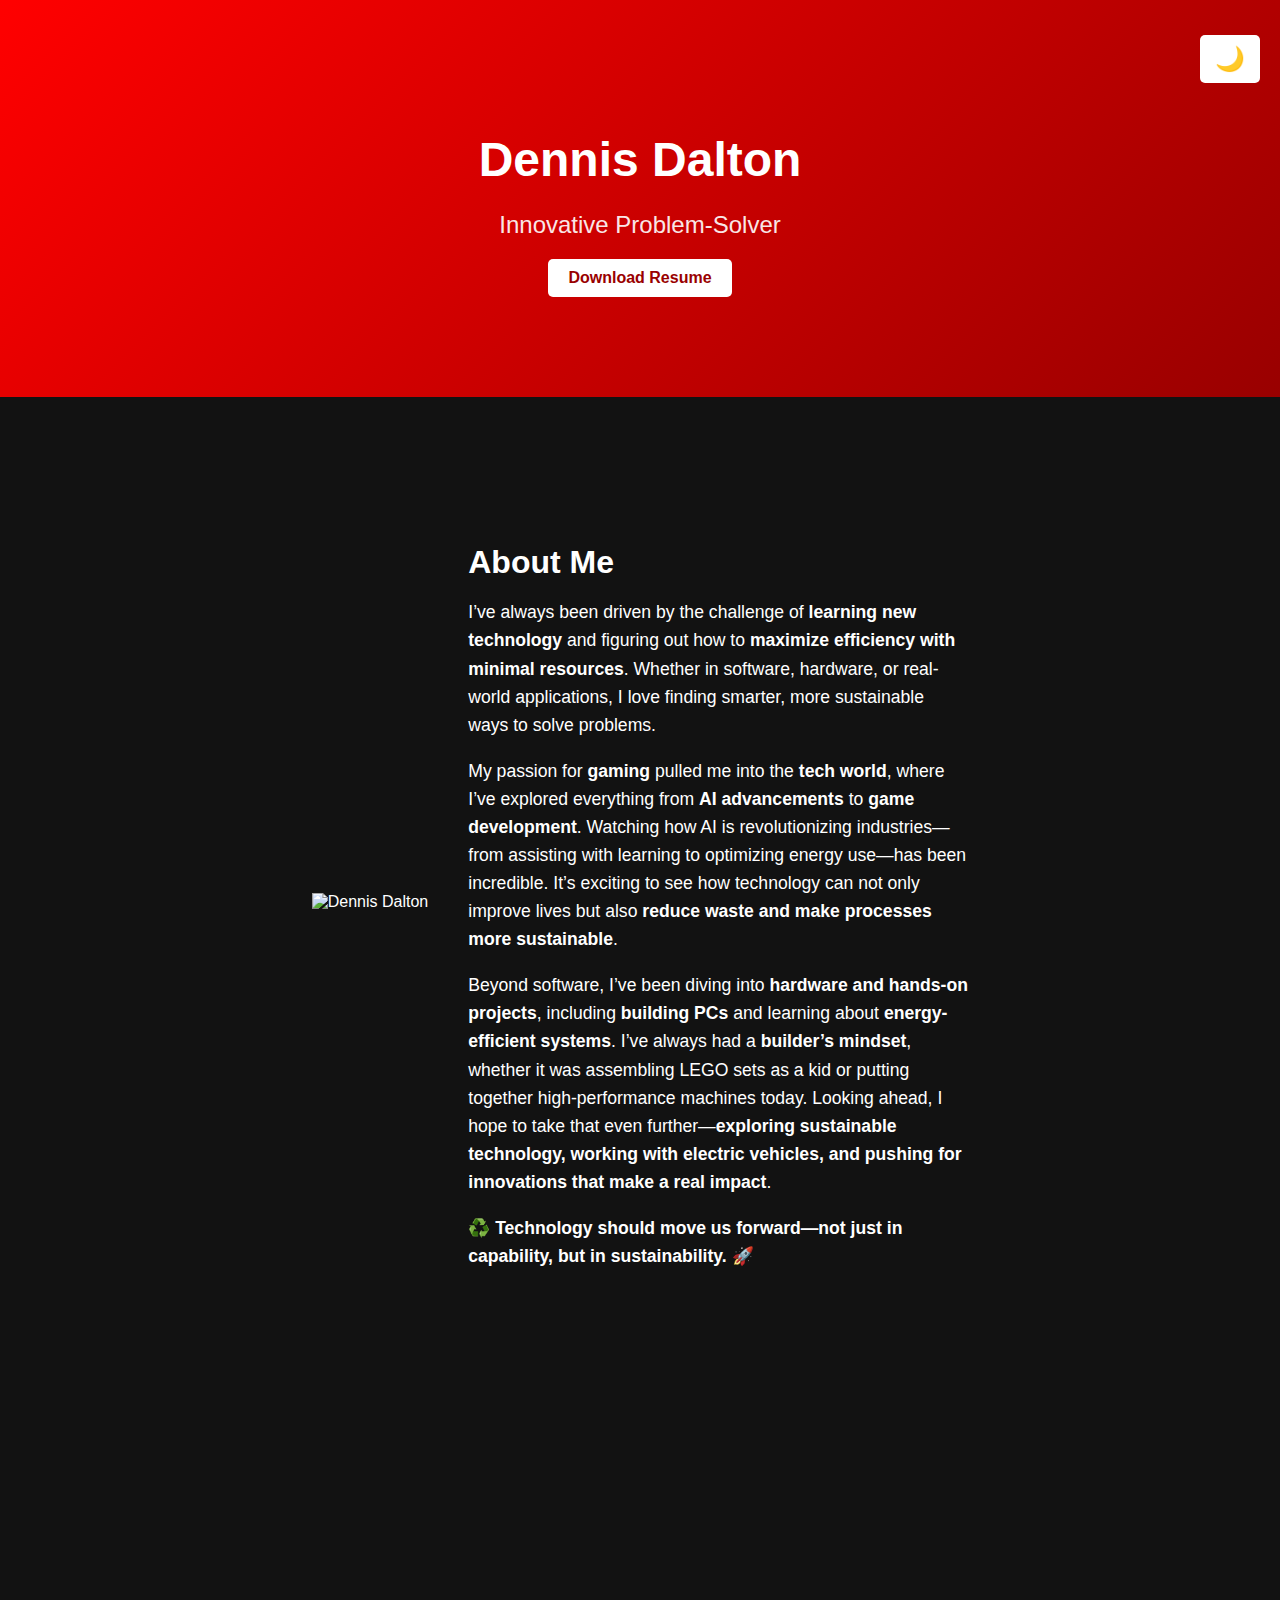
==== commit 677cf3ad: "Update index.html" ====
--- a/index.html
+++ b/index.html
@@ -90,6 +90,34 @@
         </div>
     </section>
 
+    <section id="future-projects" class="fade-in">
+    <h2>Future & Current Projects</h2>
+    <div class="section-card">
+        <h3>AI Dungeon Master & Local LLM Integration</h3>
+        <p>
+            My latest project explores the combination of <strong>Local Large Language Models (LLMs)</strong> with <strong>Dungeons & Dragons-style gameplay</strong>. 
+            The goal is to create a fully AI-driven <strong>Game Master</strong> that allows users to carry an entire RPG world in their pocket. 
+            Each new campaign will feature <strong>dynamically generated stories, characters, and quests</strong>, offering a fresh experience every time.
+        </p>
+        <p>
+            The challenge is to seamlessly integrate <strong>real D&D mechanics</strong>—including turn-based combat, character progression, and dice rolls—while maintaining the adaptability of AI storytelling.
+            I’m working on optimizing LLMs to run locally on mobile devices, making it possible to experience immersive RPG adventures <strong>without needing an internet connection</strong>.
+        </p>
+        <p>
+            🌟 <strong>Key Features in Development:</strong>
+        </p>
+        <ul class="icon-list">
+            <li>🧠 <strong>AI-Powered Game Master</strong> – Generates unique stories & adapts dynamically.</li>
+            <li>🎲 <strong>True D&D Mechanics</strong> – Dice rolls, character stats, and progression.</li>
+            <li>📱 <strong>Offline Play</strong> – Running fully local, no cloud dependency.</li>
+            <li>🗺️ <strong>Procedural Worlds</strong> – Randomized campaign settings & encounters.</li>
+        </ul>
+        <p>
+            This project is a blend of my love for **gaming, AI, and problem-solving**, and I’m excited to see how far I can push the boundaries of AI-driven storytelling. 🚀
+        </p>
+    </div>
+    </section>
+
     <!-- Contact Section -->
     <section id="contact" class="fade-in">
         <h2>Contact</h2>
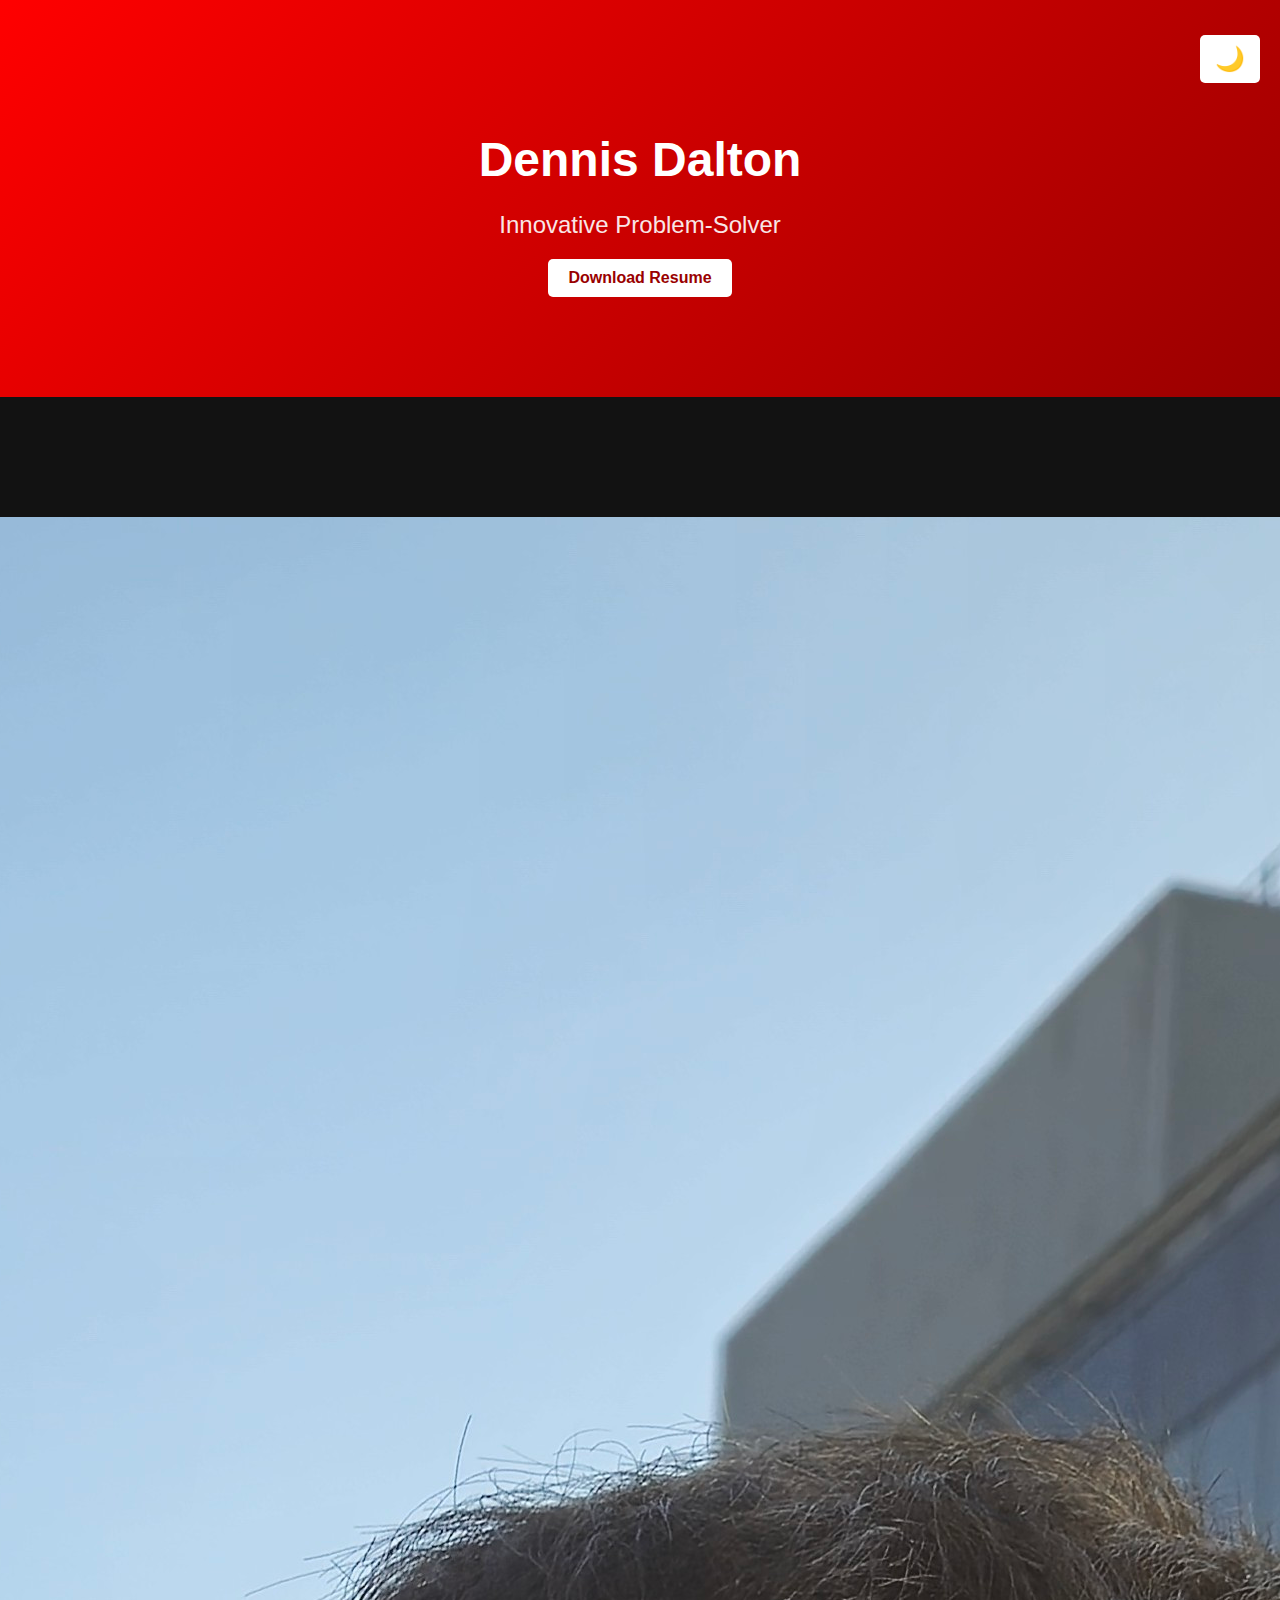
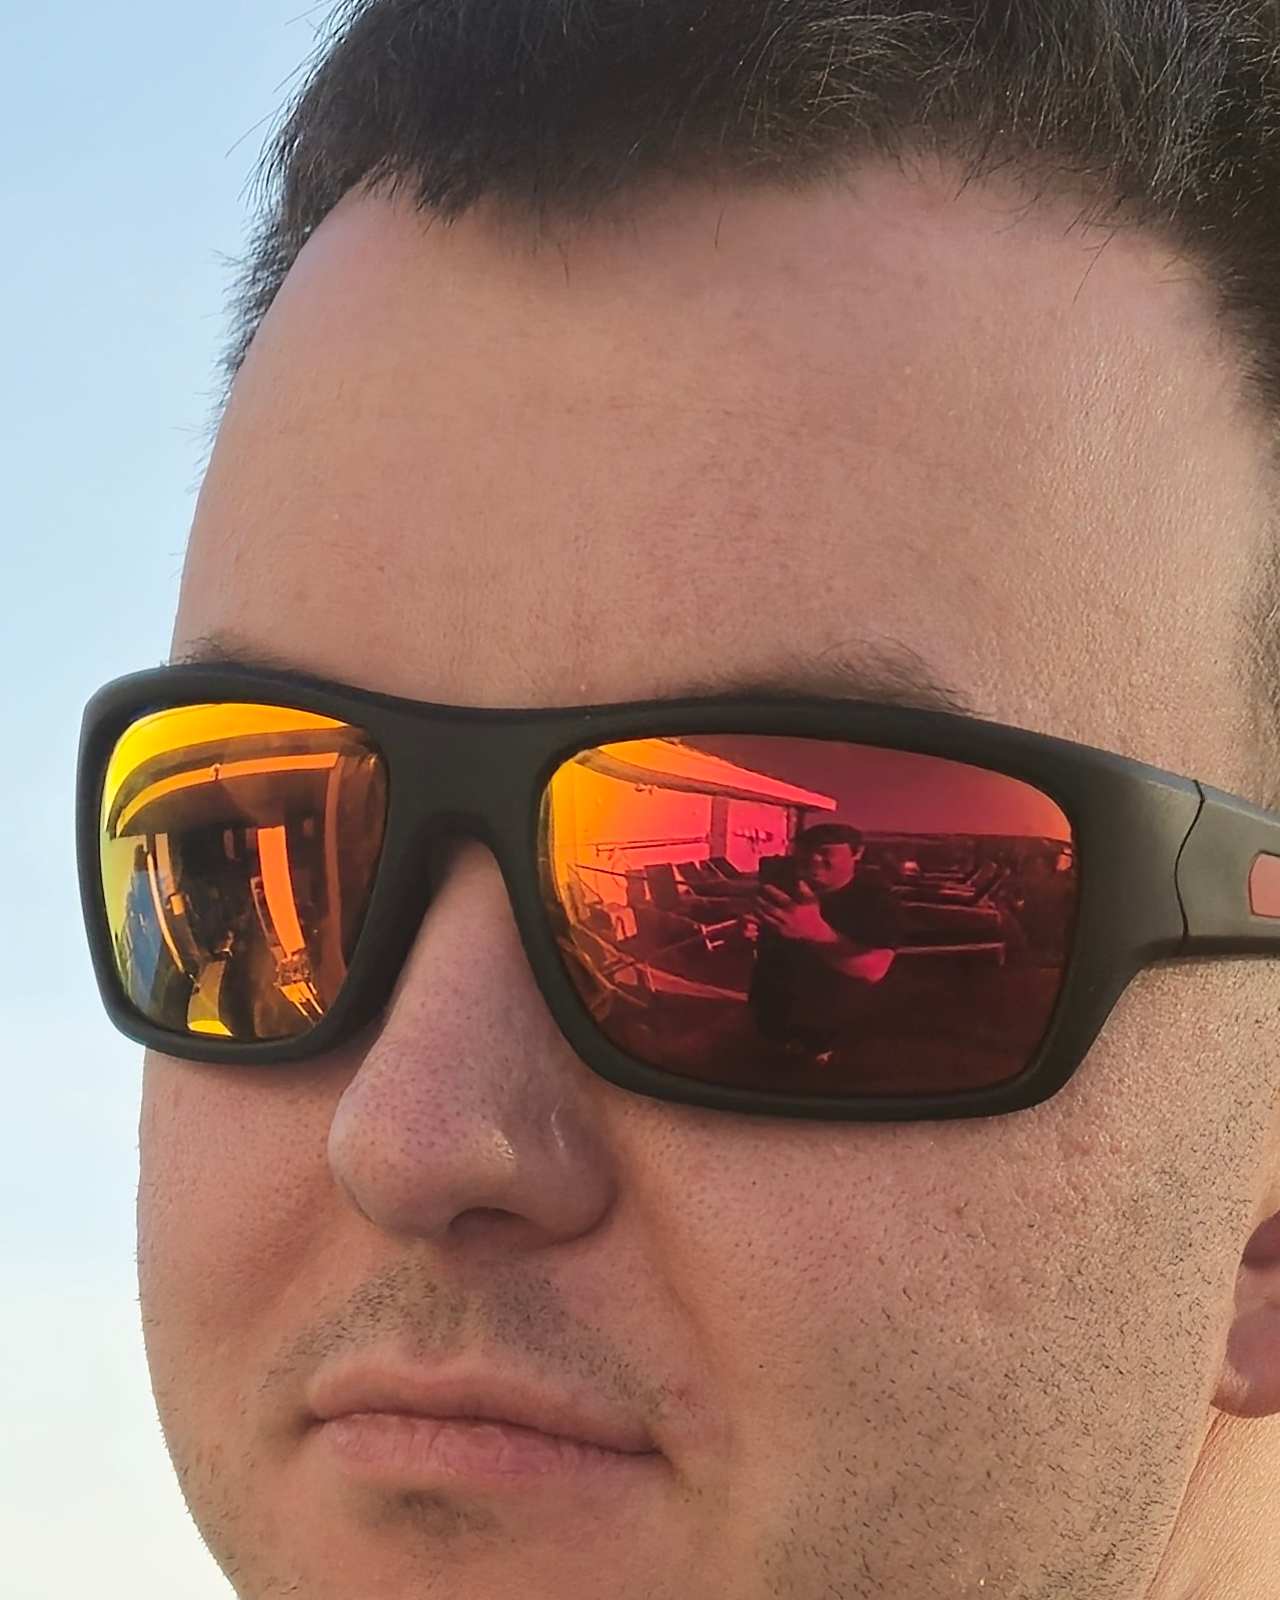
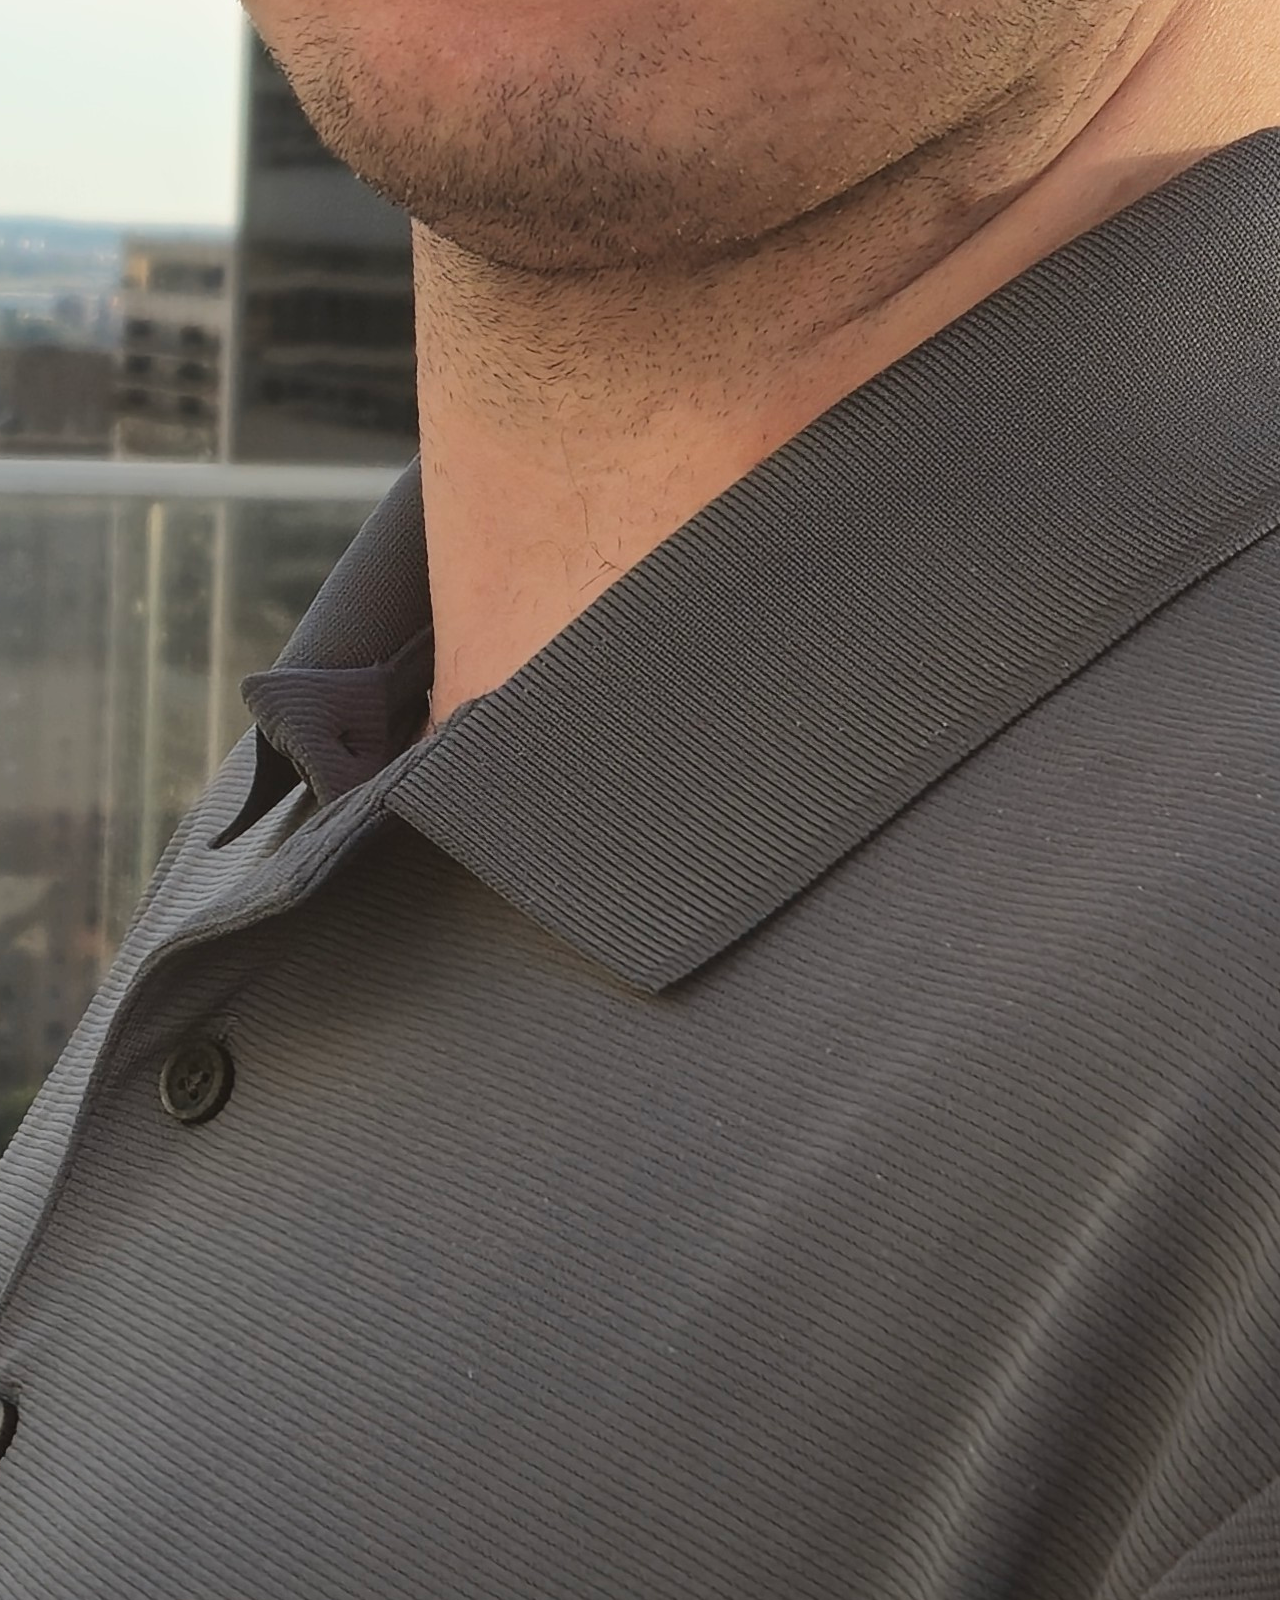
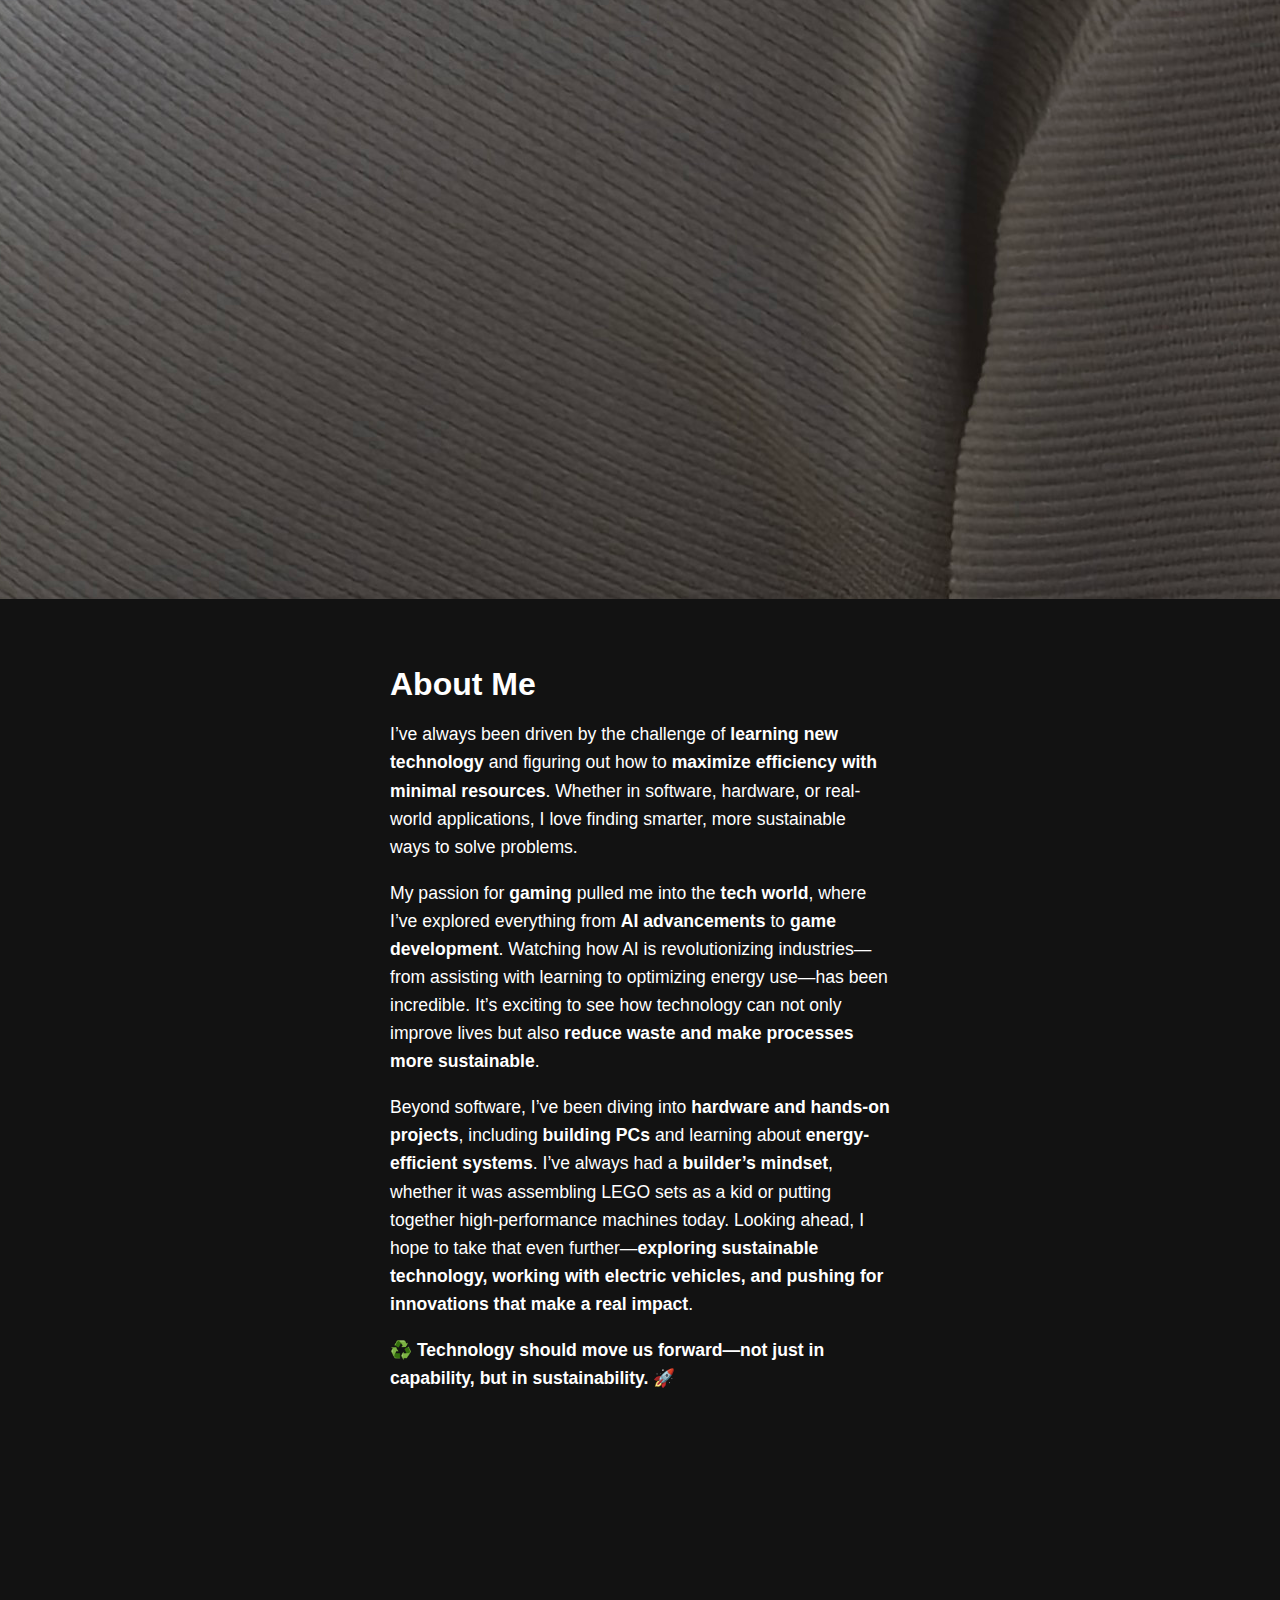
==== commit e6bf3c3f: "Update index.html" ====
--- a/index.html
+++ b/index.html
@@ -41,7 +41,7 @@
     <!-- About Me Section -->
     <section id="about" class="fade-in">
     <div class="about-container">
-        <img src="videos/Cool.jpg" alt="Dennis Dalton" class="profile-pic">
+        <img src="images/Cool.jpg" alt="Dennis Dalton" class="profile-pic">
         <div class="about-text">
             <h2>About Me</h2>
             <p>
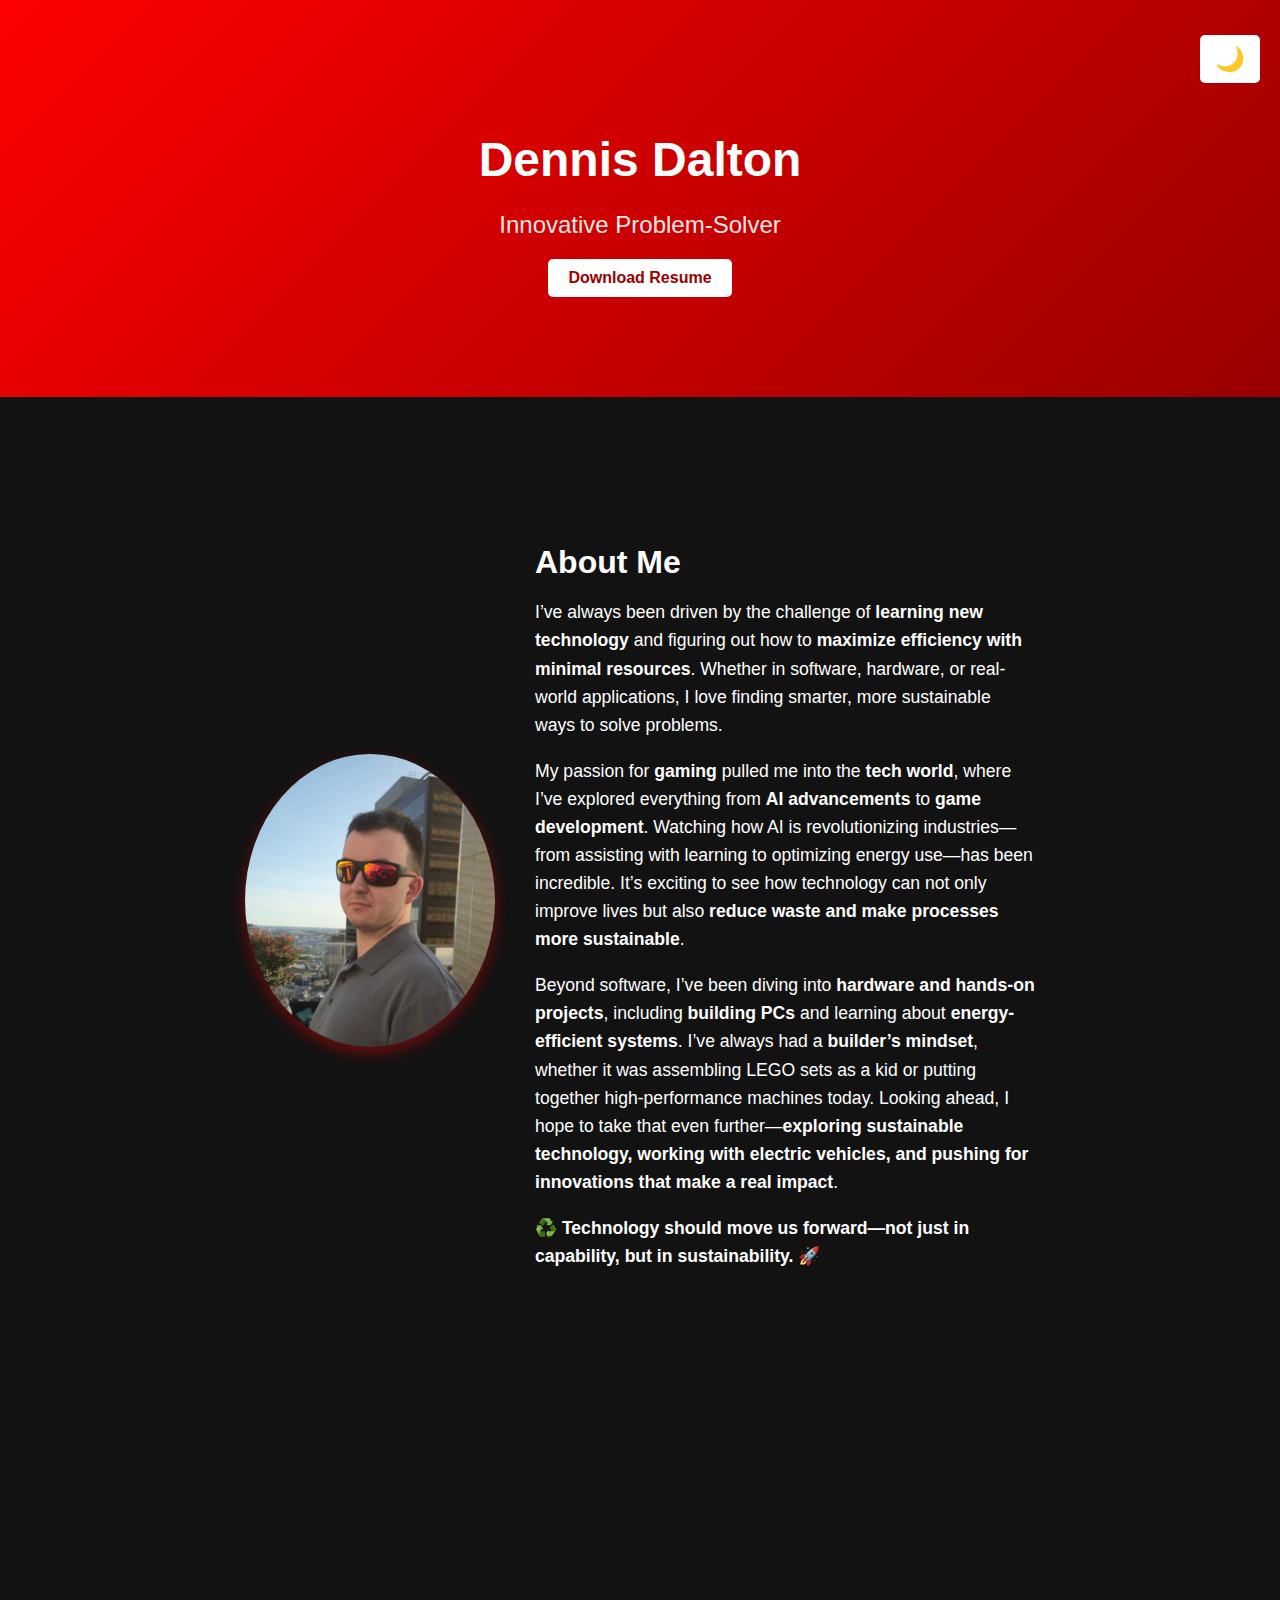
==== commit 01ca66d4: "Update index.html" ====
--- a/index.html
+++ b/index.html
@@ -41,7 +41,10 @@
     <!-- About Me Section -->
     <section id="about" class="fade-in">
     <div class="about-container">
-        <img src="images/Cool.jpg" alt="Dennis Dalton" class="profile-pic">
+        <!-- Profile Image -->
+        <div class="about-image">
+            <img src="images/Cool.jpg" alt="Dennis Dalton">
+        </div>
         <div class="about-text">
             <h2>About Me</h2>
             <p>
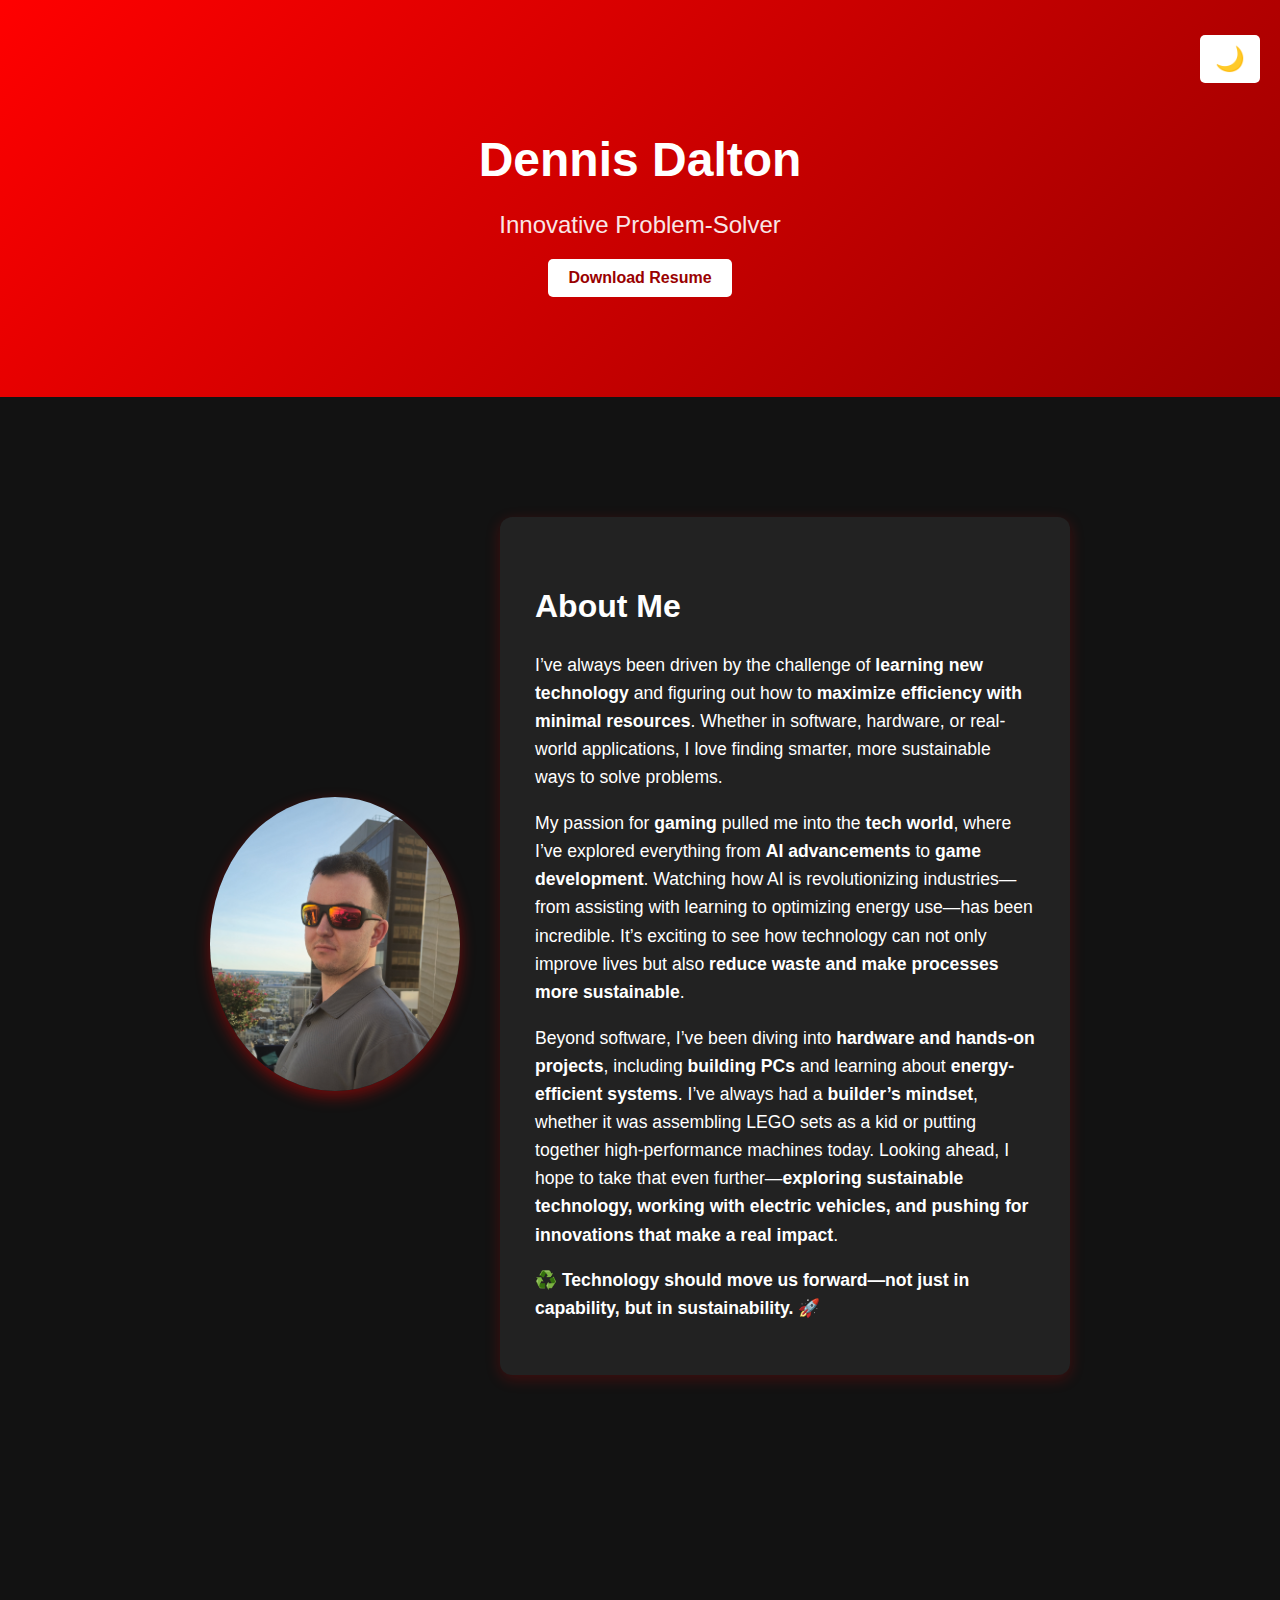
==== commit 33cdb0a6: "Update index.html" ====
--- a/index.html
+++ b/index.html
@@ -116,7 +116,7 @@
             <li>🗺️ <strong>Procedural Worlds</strong> – Randomized campaign settings & encounters.</li>
         </ul>
         <p>
-            This project is a blend of my love for **gaming, AI, and problem-solving**, and I’m excited to see how far I can push the boundaries of AI-driven storytelling. 🚀
+            This project is a blend of my love for <strong>gaming, AI, and problem-solving</strong>, and I’m excited to see how far I can push the boundaries of AI-driven storytelling. 🚀
         </p>
     </div>
     </section>
--- a/styles.css
+++ b/styles.css
@@ -179,27 +179,74 @@
 /* ========================== */
 
 #about {
-    padding: 60px 20px;
-    text-align: center;
-}
-
-#about .section-card {
+    padding: 60px 5%;
+    display: flex;
+    justify-content: center;
+}
+
+/* Flexbox container for a balanced side-by-side layout */
+.about-container {
+    display: flex;
+    align-items: center;
+    justify-content: space-between;
+    width: 100%;
+    max-width: 1400px; /* Increased max-width for larger screens */
+    gap: 60px;
+}
+
+/* Profile Image Styling */
+.about-image img {
+    max-width: 260px; /* Keeps image at a reasonable size */
+    height: auto;
+    border-radius: 50%;
+    box-shadow: 0px 6px 15px rgba(255, 0, 0, 0.4);
+    transition: transform 0.3s ease-in-out;
+}
+
+.about-image img:hover {
+    transform: scale(1.05);
+}
+
+/* Expanding About Me Text Area */
+.about-text {
+    flex: 1.5; /* Increased to take up even more space */
+    max-width: 900px; /* Expanded max-width */
+    text-align: left;
+    line-height: 1.7;
     background: #222;
-    text-align: left;
-    max-width: 700px;
-    margin: 0 auto;
-}
-
-/* Light Mode Fix for About Me */
-.light-mode #about .section-card {
-    background: #f9f9f9; /* Light background */
-    color: black; /* Ensures text turns black */
-    border-left: 6px solid #cc0000; /* Adjust left border color */
-}
-
-.light-mode #about .section-card h2,
-.light-mode #about .section-card p {
-    color: black; /* Make sure all text is readable */
+    padding: 35px;
+    border-radius: 12px;
+    box-shadow: 0px 4px 15px rgba(255, 0, 0, 0.2);
+    transition: transform 0.2s ease-in-out;
+}
+
+.about-text:hover {
+    transform: translateY(-2px);
+}
+
+/* Light Mode Fix */
+.light-mode .about-text {
+    background: #f9f9f9;
+    color: black;
+}
+
+/* Responsive Adjustments */
+@media (max-width: 1000px) {
+    .about-container {
+        flex-direction: column;
+        gap: 40px;
+        text-align: center;
+    }
+
+    .about-image img {
+        max-width: 220px;
+    }
+
+    .about-text {
+        width: 95%;
+        text-align: center;
+        padding: 30px;
+    }
 }
 
 /* ========================== */
@@ -260,8 +307,8 @@
     display: flex;
     flex-direction: column;
     align-items: center;
-    gap: 40px;
-    padding: 60px 20px;
+    gap: 30px; /* Previously 40px, reduces space between sections */
+    padding: 50px 20px; /* Slightly reduce padding for a tighter look */
 }
 
 /* Card-style sections */
@@ -306,6 +353,35 @@
     background: #e0e0e0;
 }
 
+/* Future Projects Section */
+#future-projects {
+    padding: 60px 20px;
+    text-align: center;
+}
+
+#future-projects h2 {
+    font-size: 2.5rem;
+    margin-bottom: 20px;
+    color: #ff4444;
+}
+
+/* Ensure the card layout matches the rest of the site */
+#future-projects .section-card {
+    max-width: 900px;
+    margin: 0 auto;
+}
+
+/* Light Mode Styling for Future Projects */
+.light-mode #future-projects .section-card {
+    background: #f9f9f9; /* Light background for contrast */
+    color: black;
+    border-left: 6px solid #cc0000; /* Adjusted border for visibility */
+}
+
+.light-mode #future-projects h2 {
+    color: #cc0000; /* Adjust section title color */
+}
+
 /* About Me Section - Side by Side Layout */
 .about-container {
     display: flex;
@@ -409,4 +485,3 @@
     from { opacity: 0; transform: translateY(10px); }
     to { opacity: 1; transform: translateY(0); }
 }
-
